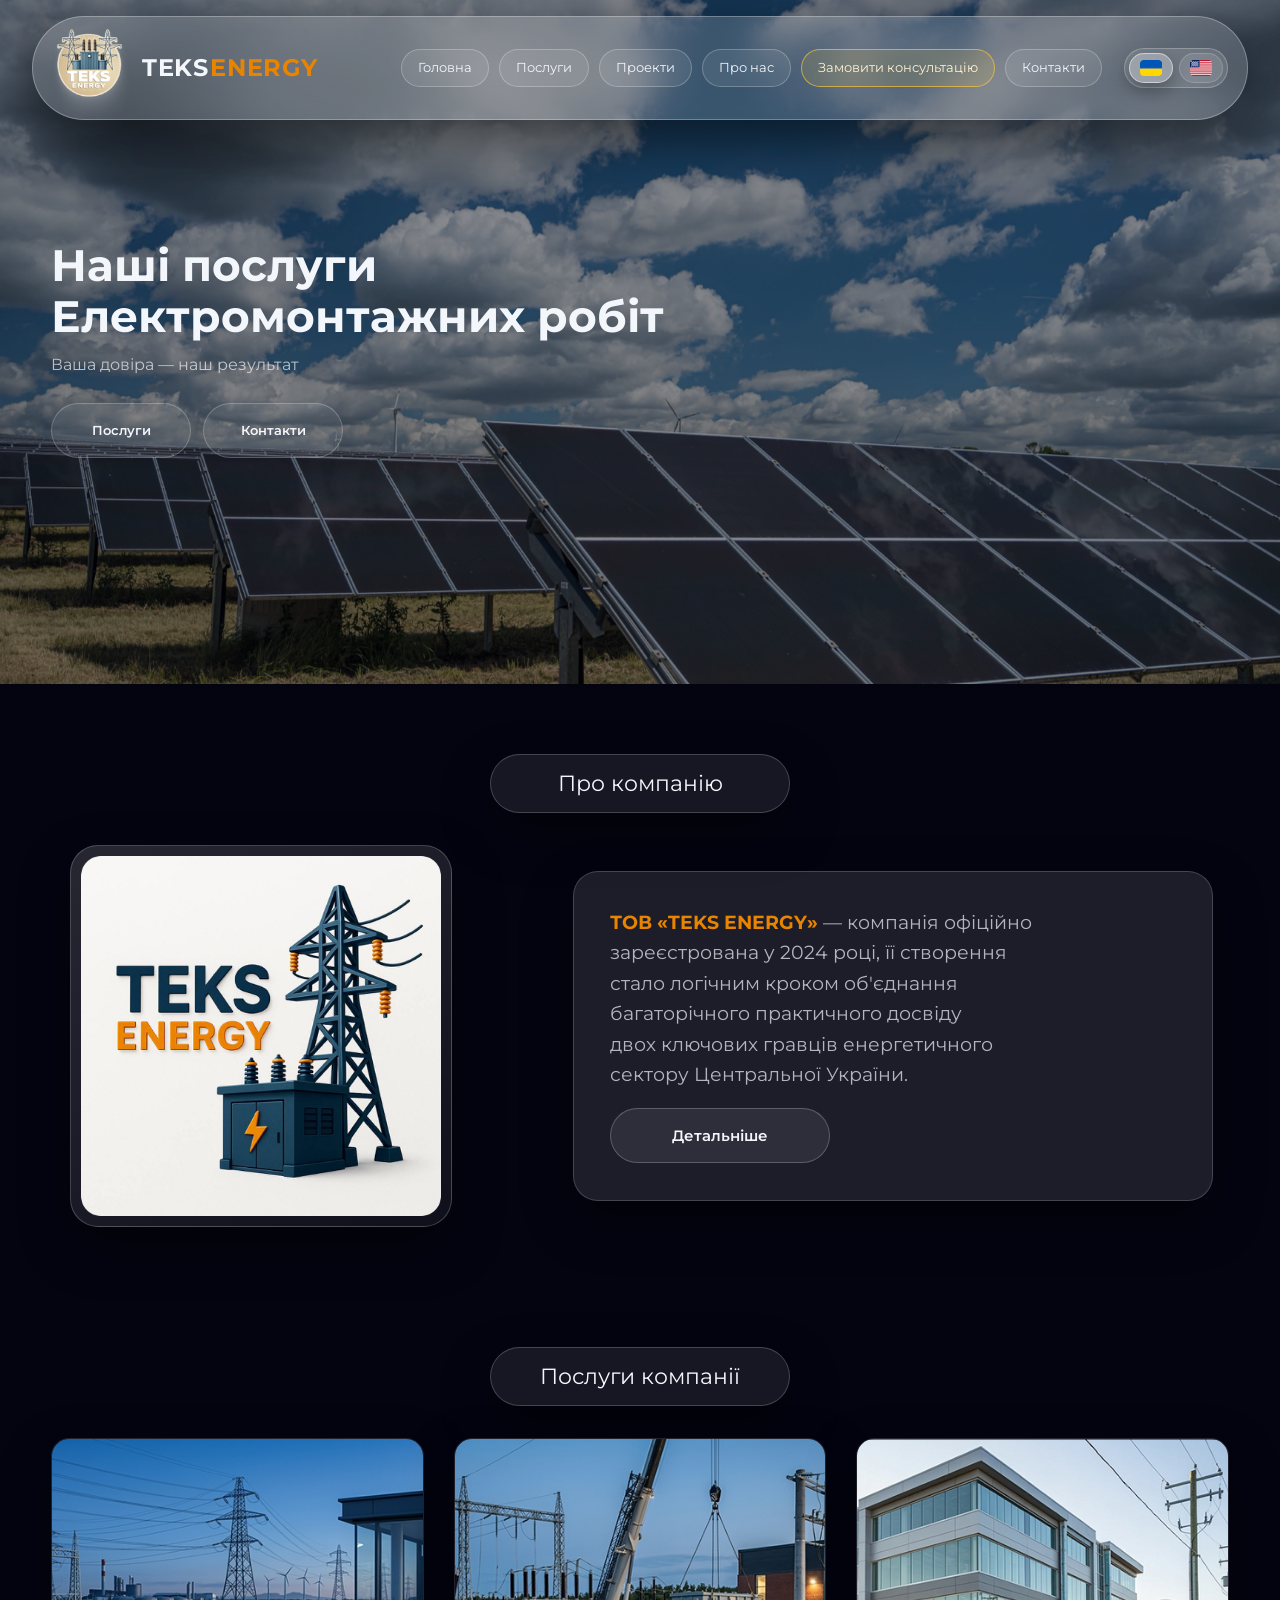
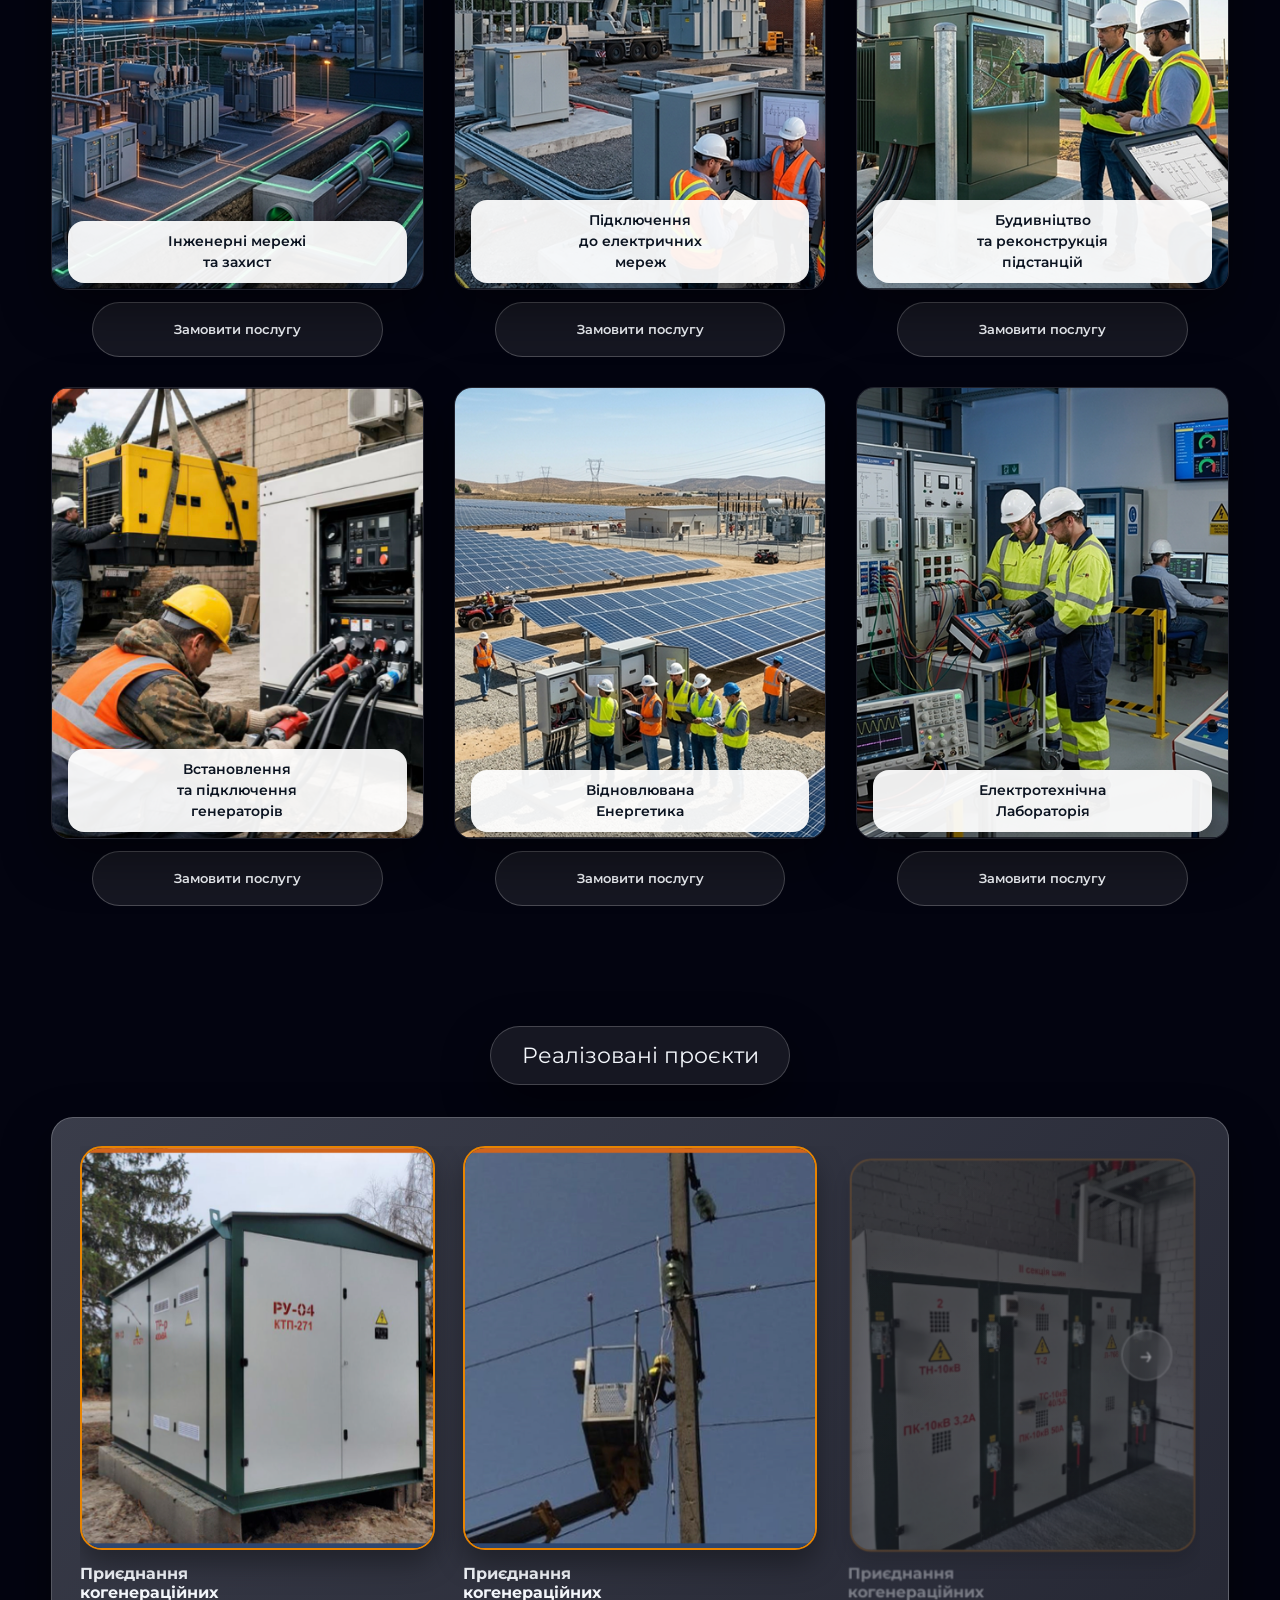
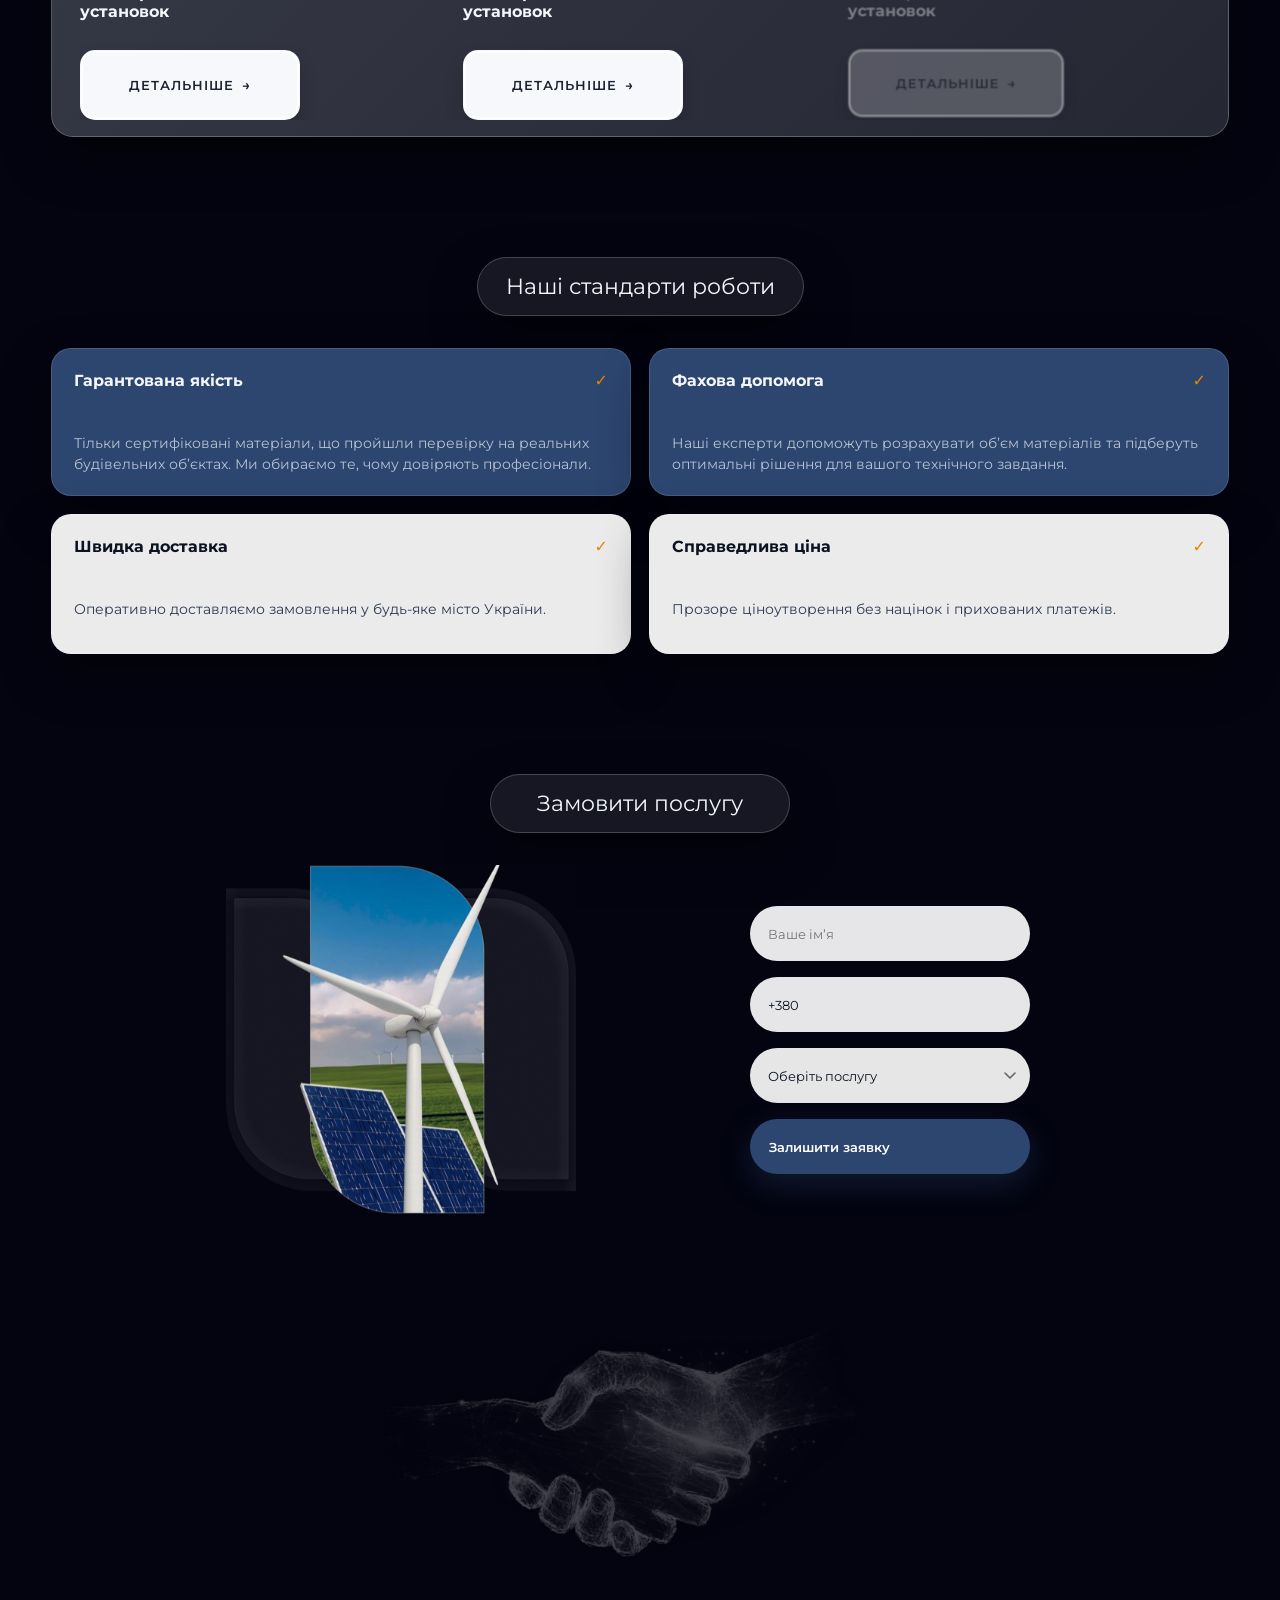
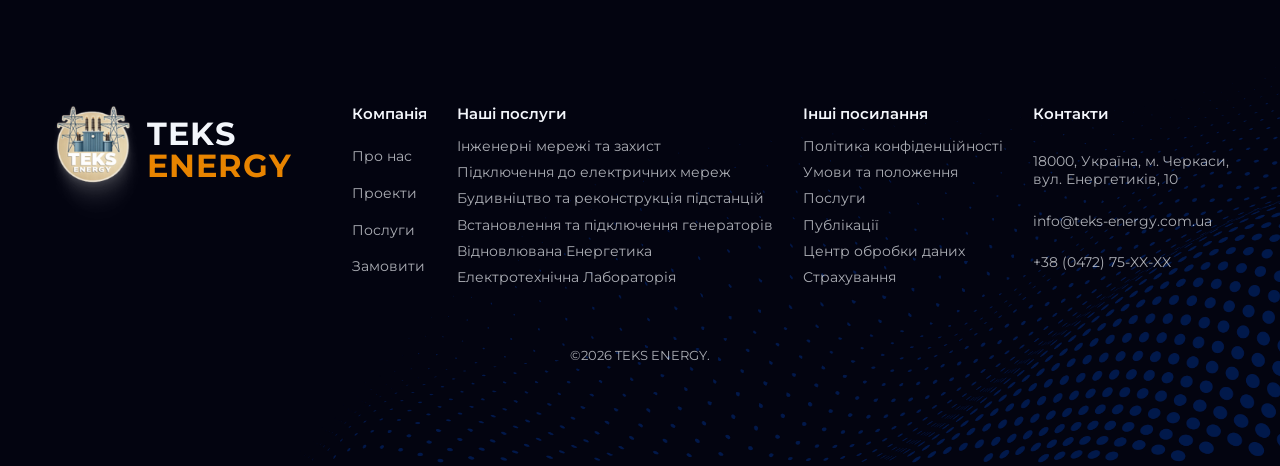
==== content_site/index.html @ 33fdf08a "fix: convert content_site from submodule to regular folder" ====
<!doctype html>
<html lang="uk">
<head>
  <meta charset="utf-8" />
  <meta name="viewport" content="width=device-width, initial-scale=1" />
  <title>TEKS ENERGY — Електромонтажні роботи</title>
  <link rel="preconnect" href="https://fonts.googleapis.com" />
  <link rel="preconnect" href="https://fonts.gstatic.com" crossorigin />
  <link href="https://fonts.googleapis.com/css2?family=Montserrat:wght@300;400;500;600;700;800&display=swap" rel="stylesheet" />
  <link rel="stylesheet" href="styil.css" />
  <script src="from.js" defer></script>
</head>
<body>
  <div class="page-glow"></div>

  <header class="site-header">
    <div class="container">
      <div class="header-shell">
        <div class="header-inner">
          <div class="logo">
            <div class="logo-badge">
              <img src="img/logo-clean.png" alt="TEKS ENERGY" />
            </div>
            <div class="logo-text">
              <span class="logo-main">TEKS</span>
              <span class="logo-accent">ENERGY</span>
            </div>
          </div>

          <nav class="nav">
            <a class="nav-pill" href="#" data-i18n="nav_home">Головна</a>
            <a class="nav-pill" href="#services" data-i18n="nav_services">Послуги</a>
            <a class="nav-pill" href="projects.html" data-i18n="nav_projects">Проекти</a>
            <a class="nav-pill" href="about.html" data-i18n="nav_about">Про нас</a>
            <a class="nav-pill nav-accent" href="#cta" data-i18n="nav_consult">Замовити консультацію</a>
            <a class="nav-pill" href="contacts.html" data-i18n="nav_contacts">Контакти</a>
          </nav>

          <div class="lang">
            <button class="lang-pill is-active" type="button" data-lang="ua" aria-label="Українська">
              <img src="img/flag-ua.png" alt="Українська" />
            </button>
            <button class="lang-pill" type="button" data-lang="en" aria-label="English">
              <img src="img/flag-us.png" alt="English" />
            </button>
          </div>
        </div>
      </div>
    </div>
  </header>

  <section class="hero">
    <div class="hero-bg"></div>
    <div class="container hero-inner">
      <div class="hero-content">
        <h1 data-i18n="hero_title">Наші послуги<br />Електромонтажних&nbsp;робіт</h1>
        <p data-i18n="hero_sub">Ваша довіра — наш результат</p>
        <div class="hero-actions">
          <a class="btn btn-outline" href="#services" data-i18n="hero_btn_services">Послуги</a>
          <a class="btn btn-outline" href="contacts.html" data-i18n="hero_btn_contacts">Контакти</a>
        </div>
      </div>
    </div>
  </section>

  <section id="about" class="section about">
    <div class="container">
      <div class="section-label" data-i18n="section_about">Про компанію</div>
      <div class="about-grid">
      <div class="about-logo">
        <img src="img/about-logo.png" alt="Про компанію" />
      </div>
        <div class="about-card">
          <p data-i18n="about_text">
            <strong class="brand-orange">ТОВ «TEKS ENERGY»</strong> — компанія офіційно<br />
            зареєстрована у 2024 році, її створення<br />
            стало логічним кроком об'єднання<br />
            багаторічного практичного досвіду<br />
            двох ключових гравців енергетичного<br />
            сектору Центральної України.
          </p>
          <a class="btn btn-outline" href="about.html" data-i18n="more_btn">Детальніше</a>
        </div>
      </div>
    </div>
  </section>

  <section id="services" class="section services">
    <div class="container">
      <div class="section-label" data-i18n="section_services">Послуги компанії</div>
      <div class="services-grid">
        <article class="service-card">
          <div class="service-media">
            <img src="img/service-1.png" alt="Інженерні мережі та захист" />
            <div class="service-label" data-i18n="service_1">Інженерні мережі<br />та захист</div>
          </div>
          <a class="btn btn-outline service-btn" href="service-engineering.html" data-i18n="order_service">Замовити послугу</a>
        </article>
        <article class="service-card">
          <div class="service-media">
            <img src="img/service-2.png" alt="Підключення до електричних мереж" />
            <div class="service-label" data-i18n="service_2">Підключення<br />до електричних<br />мереж</div>
          </div>
          <a class="btn btn-outline service-btn" href="service-connection.html" data-i18n="order_service">Замовити послугу</a>
        </article>
        <article class="service-card">
          <div class="service-media">
            <img src="img/service-3.png" alt="Будівництво та реконструкція підстанцій" />
            <div class="service-label" data-i18n="service_3">Будивніцтво<br />та реконструкція<br />підстанцій</div>
          </div>
          <a class="btn btn-outline service-btn" href="service-substations.html" data-i18n="order_service">Замовити послугу</a>
        </article>
        <article class="service-card">
          <div class="service-media">
            <img src="img/service-4.png" alt="Встановлення та підключення генераторів" />
            <div class="service-label" data-i18n="service_4">Встановлення<br />та підключення<br />генераторів</div>
          </div>
          <a class="btn btn-outline service-btn" href="service-generators.html" data-i18n="order_service">Замовити послугу</a>
        </article>
        <article class="service-card">
          <div class="service-media">
            <img src="img/service-5.png" alt="Відновлювана Енергетика" />
            <div class="service-label" data-i18n="service_5">Відновлювана<br />Енергетика</div>
          </div>
          <a class="btn btn-outline service-btn" href="service-renewable.html" data-i18n="order_service">Замовити послугу</a>
        </article>
        <article class="service-card">
          <div class="service-media">
            <img src="img/service-6.png" alt="Електротехнічна Лабораторія" />
            <div class="service-label" data-i18n="service_6">Електротехнічна<br />Лабораторія</div>
          </div>
          <a class="btn btn-outline service-btn" href="service-laboratory.html" data-i18n="order_service">Замовити послугу</a>
        </article>
      </div>
    </div>
  </section>

  <section id="projects" class="section projects">
    <div class="container">
      <div class="section-label" data-i18n="section_projects">Реалізовані проєкти</div>
      <div class="projects-panel">
        <div class="projects-viewport">
          <div class="projects-track">
            <article class="project-card">
              <div class="project-media">
                <img src="img/case-1.png" alt="Проєкт" />
                <button class="project-next-btn" type="button" aria-label="Наступний проєкт">
                  <span aria-hidden="true">→</span>
                </button>
              </div>
              <h3 data-i18n="project_title">Приєднання<br />когенераційних<br />установок</h3>
              <button class="btn btn-project" data-i18n="more_btn">Детальніше</button>
            </article>
            <article class="project-card">
              <div class="project-media">
                <img src="img/case-2.png" alt="Проєкт" />
                <button class="project-next-btn" type="button" aria-label="Наступний проєкт">
                  <span aria-hidden="true">→</span>
                </button>
              </div>
              <h3 data-i18n="project_title">Приєднання<br />когенераційних<br />установок</h3>
              <button class="btn btn-project" data-i18n="more_btn">Детальніше</button>
            </article>
            <article class="project-card">
              <div class="project-media">
                <img src="img/case-3.png" alt="Проєкт" />
                <button class="project-next-btn" type="button" aria-label="Наступний проєкт">
                  <span aria-hidden="true">→</span>
                </button>
              </div>
              <h3 data-i18n="project_title">Приєднання<br />когенераційних<br />установок</h3>
              <button class="btn btn-project" data-i18n="more_btn">Детальніше</button>
            </article>
          </div>
        </div>
      </div>
    </div>
  </section>

  <section class="section standards">
    <div class="container">
      <div class="section-label" data-i18n="section_standards">Наші стандарти роботи</div>
      <div class="standards-grid">
        <article class="standard-card">
          <div class="standard-head">
            <h3 data-i18n="standard_1_title">Гарантована якість</h3>
            <span class="check">✓</span>
          </div>
          <p data-i18n="standard_1_text" class="standard-text">Тільки сертифіковані матеріали, що пройшли перевірку на реальних будівельних об’єктах. Ми обираємо те, чому довіряють професіонали.</p>
        </article>
        <article class="standard-card">
          <div class="standard-head">
            <h3 data-i18n="standard_2_title">Фахова допомога</h3>
            <span class="check">✓</span>
          </div>
          <p data-i18n="standard_2_text" class="standard-text">Наші експерти допоможуть розрахувати об’єм матеріалів та підберуть оптимальні рішення для вашого технічного завдання.</p>
        </article>
        <article class="standard-card light">
          <div class="standard-head">
            <h3 data-i18n="standard_3_title">Швидка доставка</h3>
            <span class="check">✓</span>
          </div>
          <p data-i18n="standard_3_text" class="standard-text">Оперативно доставляємо замовлення у будь-яке місто України.</p>
        </article>
        <article class="standard-card light">
          <div class="standard-head">
            <h3 data-i18n="standard_4_title">Справедлива ціна</h3>
            <span class="check">✓</span>
          </div>
          <p data-i18n="standard_4_text" class="standard-text">Прозоре ціноутворення без націнок і прихованих платежів.</p>
        </article>
      </div>
    </div>
  </section>

  <section id="cta" class="section cta">
    <div class="container">
      <div class="section-label" data-i18n="section_cta">Замовити послугу</div>
      <div class="cta-grid">
        <div class="cta-visual">
          <div class="cta-image"></div>
          <div class="cta-orb"></div>
        </div>
        <form class="cta-form" id="main-application-form">
          <label>
            <input type="text" id="app-name" placeholder="Ваше імʼя" required />
          </label>
          <label>
            <input type="tel" id="app-phone" placeholder="+380 00 000 00 00" required />
          </label>
          <label>
            <select id="app-service" required>
              <option value="" selected disabled>Оберіть послугу</option>
              <option value="Інженерні мережі">Інженерні мережі та захист</option>
              <option value="Підключення">Підключення до електричних мереж</option>
              <option value="Будівництво ПС">Будівництво та реконструкція підстанцій</option>
              <option value="Генератори">Встановлення та підключення генераторів</option>
              <option value="Енергетика">Відновлювана енергетика</option>
              <option value="Лабораторія">Електротехнічна лабораторія</option>
            </select>
          </label>
          <button class="btn btn-primary" type="submit">Залишити заявку</button>
        </form>
      </div>
      <div class="cta-hands">
        <img src="img/hands.png" alt="Рукостискання" />
      </div>
    </div>
  </section>

  <footer id="contacts" class="site-footer">
    <div class="container footer-inner">
      <div class="footer-col footer-brand">
        <div class="logo">
          <div class="logo-badge">
            <img src="img/logo-clean.png" alt="TEKS ENERGY" />
          </div>
          <div class="logo-text">
            <span class="logo-main">TEKS</span>
            <span class="logo-accent">ENERGY</span>
          </div>
        </div>
      </div>
      <div class="footer-columns">
        <div class="footer-col">
          <h4 data-i18n="footer_company">Компанія</h4>
          <a href="about.html" data-i18n="nav_about">Про нас</a>
          <a href="projects.html" data-i18n="nav_projects">Проєкти</a>
          <a href="#services" data-i18n="nav_services">Послуги</a>
          <a href="#cta" data-i18n="footer_order">Замовити</a>
        </div>
        <div class="footer-col">
          <h4 data-i18n="footer_services">Наші послуги</h4>
          <a href="#" data-i18n="footer_service_1">Інженерні мережі та захист</a>
          <a href="#" data-i18n="footer_service_2">Підключення до електричних мереж</a>
          <a href="#" data-i18n="footer_service_3">Будивніцтво та реконструкція підстанцій</a>
          <a href="#" data-i18n="footer_service_4">Водопостач., водовідвед. та меліор.</a>
          <a href="#" data-i18n="footer_service_5">Відновлювана Енергетика</a>
          <a href="#" data-i18n="footer_service_6">Електротехнічна Лабораторія</a>
        </div>
        <div class="footer-col">
          <h4 data-i18n="footer_links">Інші посилання</h4>
          <a href="#" data-i18n="footer_link_1">Політика конфіденційності</a>
          <a href="#" data-i18n="footer_link_2">Умови та положення</a>
          <a href="#" data-i18n="footer_link_3">Послуги</a>
          <a href="#" data-i18n="footer_link_4">Публікації</a>
          <a href="#" data-i18n="footer_link_5">Центр обробки даних</a>
          <a href="#" data-i18n="footer_link_6">Страхування</a>
        </div>
        <div class="footer-col">
          <h4 data-i18n="nav_contacts">Контакти</h4>
          <span data-i18n="footer_address">18000, Україна, м. Черкаси,<br />вул. Енергетиків, 10</span>
          <a href="mailto:info@teks-energy.com.ua">info@teks-energy.com.ua</a>
          <a href="tel:+38047275XXXX">+38 (0472) 75-XX-XX</a>
        </div>
      </div>
    </div>
    <img class="footer-dots" src="img/footer-dots.png" alt="" />
    <div class="footer-copy" data-i18n="footer_copy">©2026 TEKS ENERGY.</div>
  </footer>
</body>
</html>
---- content_site/styil.css ----
:root {
  color-scheme: dark;
  --bg: #030410;
  --bg-soft: #030410;
  --bg-card: rgba(180, 186, 198, 0.14);
  --bg-card-strong: rgba(180, 186, 198, 0.2);
  --stroke: rgba(255, 255, 255, 0.18);
  --text: #f3f6fb;
  --muted: rgba(243, 246, 251, 0.7);
  --accent: #e88400;
  --accent-2: #67c3ff;
  --shadow: 0 20px 50px rgba(0, 0, 0, 0.45);
  --radius-xl: 28px;
  --radius-lg: 20px;
  --radius-md: 14px;
  --radius-sm: 10px;
}

* {
  box-sizing: border-box;
  margin: 0;
  padding: 0;
}

body {
  font-family: "Montserrat", system-ui, -apple-system, sans-serif;
  background: #030410;
  color: var(--text);
  line-height: 1.5;
  min-height: 100vh;
  overflow-x: hidden;
}

img {
  max-width: 100%;
  display: block;
}

a {
  color: inherit;
  text-decoration: none;
}

button,
input,
select {
  font-family: inherit;
}

.page-glow {
  display: none;
}

.container {
  width: min(1200px, 92vw);
  margin: 0 auto;
  position: relative;
  z-index: 1;
}

.site-header {
  position: sticky;
  top: 16px;
  left: 0;
  right: 0;
  z-index: 5;
  background: transparent;
}

.site-header .container {
  width: min(1280px, 95vw);
}

.header-shell {
  border-radius: 999px;
  padding: 3px;
  border: 1px solid rgba(255, 255, 255, 0.28);
  background: rgba(255, 255, 255, 0.16);
  box-shadow: 0 20px 50px rgba(0, 0, 0, 0.5);
  backdrop-filter: blur(18px);
  position: relative;
}

.header-inner {
  display: flex;
  align-items: center;
  gap: 14px;
  padding: 8px 16px;
  border-radius: 999px;
  background: transparent;
  border: none;
  position: relative;
  z-index: 1;
}

.logo {
  display: flex;
  align-items: center;
  gap: 10px;
}

.logo-badge {
  width: 56px;
  height: 56px;
  border-radius: 12px;
  background: transparent;
  border: none;
  display: grid;
  place-items: center;
}

.logo-badge img {
  width: 100%;
  height: 100%;
  object-fit: contain;
  display: block;
}

.logo-text {
  display: flex;
  flex-direction: column;
  letter-spacing: 1px;
  font-weight: 700;
  text-transform: uppercase;
}

.logo-main {
  color: var(--text);
  font-size: 18px;
}

.logo-accent {
  color: var(--accent);
  font-size: 13px;
}

.brand-orange {
  color: #e88400;
}

.nav {
  display: flex;
  flex: 1;
  flex-wrap: nowrap;
  gap: 10px;
  justify-content: flex-end;
  padding: 0 8px;
}

.nav-pill {
  padding: 8px 16px;
  border-radius: 999px;
  border: 1px solid rgba(255, 255, 255, 0.24);
  background: rgba(255, 255, 255, 0.08);
  font-size: 13px;
  transition: all 0.2s ease;
  white-space: nowrap;
  min-height: 30px;
  display: inline-flex;
  align-items: center;
  justify-content: center;
}

.nav-pill:hover {
  background: rgba(255, 255, 255, 0.16);
  transform: scale(1.05);
}

.nav-accent {
  border-color: rgba(255, 200, 55, 0.65);
  background: rgba(255, 200, 55, 0.12);
  color: #fff3d1;
}

.lang {
  display: flex;
  gap: 6px;
  padding: 4px;
  border-radius: 999px;
  border: 1px solid rgba(255, 255, 255, 0.24);
  background: rgba(255, 255, 255, 0.12);
  margin-left: auto;
}

.lang-pill {
  border-radius: 999px;
  border: 1px solid rgba(255, 255, 255, 0.18);
  background: rgba(255, 255, 255, 0.1);
  color: var(--text);
  padding: 6px 10px;
  font-size: 11px;
  cursor: pointer;
  min-width: 34px;
  display: grid;
  place-items: center;
  transition: all 0.2s ease;
}

.lang-pill.is-active {
  background: rgba(255, 255, 255, 0.28);
  border-color: rgba(255, 255, 255, 0.5);
  box-shadow: 0 8px 20px rgba(0, 0, 0, 0.35);
}

.lang-pill:hover {
  background: rgba(255, 255, 255, 0.22);
  border-color: rgba(255, 255, 255, 0.45);
  transform: translateY(-1px);
}

.lang-pill img {
  width: 22px;
  height: 16px;
  object-fit: cover;
  border-radius: 3px;
  display: block;
}

.hero {
  position: relative;
  min-height: 700px;
  display: grid;
  align-items: center;
  overflow: hidden;
  margin-top: -120px;
  padding-top: 120px;
  --hero-cover: 0%;
  --hero-scale: 1;
  --hero-shift: 0px;
}

.hero::before {
  content: "";
  position: absolute;
  left: 0;
  right: 0;
  bottom: 0;
  height: var(--hero-cover);
  background: #030410;
  z-index: 1;
  pointer-events: none;
}

.hero-bg {
  position: absolute;
  inset: 0;
  background-image: url("img/hero-base.png");
  background-size: cover;
  background-position: center;
  filter: none;
  z-index: 0;
  transform: scaleY(var(--hero-scale));
  transform-origin: center top;
  transition: transform 0.2s ease;
}

.hero-bg::before {
  content: "";
  position: absolute;
  inset: 0;
  background: url("img/hero-overlay.png") center/cover no-repeat;
  opacity: 0.3;
}

.hero-inner {
  position: relative;
  z-index: 2;
}

.hero-inner {
  padding: 140px 0 110px;
  position: relative;
  z-index: 2;
  transform: translateY(var(--hero-shift));
  transition: transform 0.2s ease;
}

.site-header .logo {
  padding: 0;
  border-radius: 0;
  border: none;
  background: transparent;
}

.site-header .logo-text {
  flex-direction: row;
  align-items: center;
  gap: 2px;
  letter-spacing: 0.6px;
}

.site-header .logo-badge {
  width: 80px;
  height: 80px;
  border-radius: 18px;
  font-size: 20px;
}

.site-header .logo-main {
  font-size: 24px;
}

.site-header .logo-accent {
  font-size: 24px;
}

.hero-content {
  max-width: 540px;
  transform: translateY(-60px);
}

.hero h1 {
  font-size: clamp(32px, 4vw, 44px);
  font-weight: 700;
  line-height: 1.15;
  margin-bottom: 12px;
}

.hero p {
  color: var(--muted);
  margin-bottom: 26px;
}

.hero-actions {
  display: flex;
  gap: 12px;
  flex-wrap: wrap;
}

.hero-actions .btn {
  min-width: 140px;
}

.section {
  padding: 70px 0 50px;
  position: relative;
}


.about .container {
  display: flex;
  flex-direction: column;
  align-items: center;
}

.section-label {
  display: flex;
  align-items: center;
  justify-content: center;
  padding: 12px 28px;
  border-radius: 999px;
  border: 1px solid rgba(255, 255, 255, 0.2);
  background: rgba(255, 255, 255, 0.08);
  box-shadow: var(--shadow);
  font-size: 22px;
  margin: 0 auto 32px;
  text-align: center;
  min-width: 300px;
  width: fit-content;
}

.about-grid {
  display: grid;
  grid-template-columns: 420px minmax(420px, 780px);
  gap: 32px;
  align-items: center;
  justify-content: center;
  justify-items: center;
  margin: 0 auto;
  width: max-content;
  text-align: left;
}

.about-logo {
  padding: 10px;
  border-radius: var(--radius-xl);
  background: linear-gradient(145deg, rgba(255, 255, 255, 0.14), rgba(255, 255, 255, 0.05));
  border: 1px solid rgba(255, 255, 255, 0.2);
  display: grid;
  place-items: center;
  min-height: 360px;
  box-shadow: var(--shadow);
  position: relative;
  overflow: visible;
}

.about-logo-inner {
  text-align: center;
  display: grid;
  gap: 10px;
  place-items: center;
}

.about-logo img {
  width: 100%;
  height: 100%;
  max-width: 360px;
  max-height: 360px;
  object-fit: contain;
  display: block;
  border-radius: 18px;
  position: relative;
  z-index: 1;
}

.about-card {
  background: var(--bg-card);
  border-radius: 25px;
  border: 1px solid rgba(255, 255, 255, 0.18);
  padding: 36px;
  box-shadow: var(--shadow);
  width: 640px;
  height: 330px;
  text-align: left;
}

.about-card p {
  color: var(--muted);
  margin-bottom: 18px;
  white-space: pre-line;
  font-size: 19px;
  line-height: 1.6;
}

.about-card .btn {
  justify-self: center;
  padding: 14px 26px;
  font-size: 15px;
}

.services-grid {
  display: grid;
  grid-template-columns: repeat(3, 1fr);
  gap: 30px;
}

.service-card {
  display: grid;
  gap: 12px;
  justify-items: center;
}


.service-media {
  position: relative;
  width: 100%;
  border-radius: 18px;
  overflow: hidden;
  box-shadow: var(--shadow);
  border: 1px solid rgba(255, 255, 255, 0.12);
}

.service-media img {
  height: 450px;
  width: 100%;
  object-fit: cover;
  display: block;
}

.service-label {
  position: absolute;
  left: 16px;
  right: 16px;
  bottom: 6px;
  background: rgba(255, 255, 255, 0.93);
  color: #0b1320;
  padding: 10px 14px;
  border-radius: 16px;
  font-size: 14px;
  font-weight: 600;
  min-height: 48px;
  display: grid;
  place-items: center;
  text-align: center;
  box-shadow: 0 8px 18px rgba(0, 0, 0, 0.25);
}

.service-btn {
  width: 78%;
  padding: 10px 16px;
  font-size: 13px;
}

.projects-panel {
  --projects-visible: 3;
  --projects-gap: 28px;
  background: linear-gradient(135deg, rgba(61, 64, 78, 0.95), rgba(39, 41, 54, 0.95));
  border-radius: 22px;
  border: 1px solid rgba(255, 255, 255, 0.22);
  padding: 28px 28px 16px;
  box-shadow: var(--shadow);
  height: 620px;
  position: relative;
  overflow: hidden;
}

.projects-viewport {
  overflow: hidden;
  height: 100%;
  position: relative;
}

.projects-track {
  display: flex;
  gap: var(--projects-gap);
  height: 100%;
  transform: translate3d(0, 0, 0);
  transition: transform 0.92s cubic-bezier(0.16, 1, 0.3, 1);
  will-change: transform;
}

.project-card {
  display: flex;
  flex-direction: column;
  gap: 14px;
  color: var(--text);
  height: 100%;
  flex: 0 0 calc((100% - (var(--projects-gap) * (var(--projects-visible) - 1))) / var(--projects-visible));
  transition:
    opacity 0.5s ease,
    transform 0.5s ease,
    filter 0.5s ease;
}

.project-media {
  position: relative;
  border-radius: 22px;
  overflow: hidden;
  border: 2px solid #e88400;
  box-shadow: 0 14px 28px rgba(0, 0, 0, 0.35);
  transform: translateY(0) scale(1);
  transition:
    transform 0.5s ease,
    box-shadow 0.5s ease,
    border-color 0.5s ease;
}

.project-media::before {
  content: "";
  position: absolute;
  inset: 0;
  background: rgba(0, 0, 0, 0.38);
  opacity: 0;
  transition: opacity 0.5s ease;
  z-index: 1;
}

.project-media img {
  height: 400px;
  width: 100%;
  object-fit: cover;
  display: block;
}

.project-card h3 {
  font-size: 16px;
  line-height: 1.2;
  text-align: left;
  transition:
    opacity 0.5s ease,
    transform 0.5s ease;
}

.btn-project {
  margin-top: auto;
  background: #f7f8fb;
  color: #1b2330;
  border-radius: 15px;
  border: 1px solid rgba(120, 128, 146, 0.35);
  box-shadow:
    inset 0 0 0 2px rgba(255, 255, 255, 0.7),
    0 10px 18px rgba(0, 0, 0, 0.18);
  margin-bottom: 0;
  padding: 0;
  font-size: 12px;
  font-weight: 700;
  letter-spacing: 1px;
  text-transform: uppercase;
  width: 220px;
  height: 70px;
  justify-content: center;
  gap: 8px;
  transition:
    background 0.5s ease,
    color 0.5s ease,
    opacity 0.5s ease,
    transform 0.5s ease;
}

.btn-project::after {
  content: "→";
  font-size: 14px;
}

.project-next-btn {
  position: absolute;
  right: 22px;
  top: 50%;
  transform: translateY(-50%);
  width: 52px;
  height: 52px;
  border-radius: 999px;
  border: 1px solid rgba(255, 255, 255, 0.45);
  background: rgba(255, 255, 255, 0.12);
  color: #ffffff;
  display: grid;
  place-items: center;
  font-size: 26px;
  cursor: pointer;
  opacity: 0;
  pointer-events: none;
  z-index: 2;
  backdrop-filter: blur(12px);
  box-shadow: 0 12px 20px rgba(0, 0, 0, 0.22);
  transition:
    opacity 0.3s ease,
    transform 0.3s ease,
    background 0.3s ease;
}

.project-next-btn:hover {
  background: rgba(255, 255, 255, 0.2);
  transform: translateY(-50%) scale(1.06);
}

.project-card.is-dimmed {
  opacity: 0.55;
  filter: saturate(0.86);
  transform: scale(0.985);
}

.project-card.is-dimmed .project-media::before {
  opacity: 1;
}

.project-card.is-dimmed .project-media {
  transform: translateY(6px) scale(0.988);
  border-color: rgba(232, 132, 0, 0.45);
  box-shadow: 0 10px 20px rgba(0, 0, 0, 0.26);
}

.project-card.is-dimmed h3 {
  opacity: 0.72;
  transform: translateY(2px);
}

.project-card.is-dimmed .btn-project {
  background: #7a7d88;
  color: #2b2f3a;
  transform: translateY(2px);
}

.project-card.is-trailing .project-next-btn {
  opacity: 1;
  pointer-events: auto;
}

.standards-grid {
  display: grid;
  grid-template-columns: repeat(2, 1fr);
  gap: 18px;
}

.standard-card {
  background: #2d4670;
  border-radius: var(--radius-lg);
  border: 1px solid rgba(255, 255, 255, 0.12);
  padding: 20px 22px;
  box-shadow: var(--shadow);
  min-height: 140px;
}

.standard-card.light {
  background: rgba(255, 255, 255, 0.92);
  color: #0b1320;
}

.standard-card.light p {
  color: #2c3a4f;
}

.standard-head {
  display: flex;
  justify-content: space-between;
  align-items: center;
  margin-bottom: 10px;
}

.standard-head h3 {
  font-size: 16px;
}

.check {
  color: var(--accent);
  font-weight: 700;
}

.standard-card p {
  color: var(--muted);
  font-size: 14px;
}

.standard-card .standard-text {
  margin-top: 40px;
}

.cta-grid {
  display: grid;
  grid-template-columns: auto auto;
  column-gap: 150px;
  row-gap: 24px;
  align-items: center;
  justify-content: center;
  position: relative;
}

.cta-visual {
  position: relative;
  min-height: 240px;
  background: transparent;
  display: flex;
  justify-content: center;
}

.cta-image {
  width: 350px;
  height: 350px;
  border-radius: 0;
  background-color: #030410;
  background-image: url("img/cta.png");
  background-size: cover;
  background-position: center;
  background-repeat: no-repeat;
  box-shadow: none;
  position: relative;
}

.cta-orb {
  display: none;
}

.cta-form {
  background: transparent;
  padding: 24px;
  display: grid;
  gap: 16px;
  box-shadow: none;
  transform: none;
  justify-self: center;
  position: relative;
}

.cta-form label {
  display: grid;
  gap: 6px;
  font-size: 12px;
  color: var(--muted);
}

.cta-form input,
.cta-form select {
  background: rgba(255, 255, 255, 0.9);
  color: #0b1320;
  border-radius: 999px;
  border: none;
  width: 280px;
  height: 55px;
  padding: 0 40px 0 18px;
  font-size: 13px;
}

.cta-form input {
  background-image: none;
}

.cta-form select {
  appearance: none;
  background-image: url("data:image/svg+xml;utf8,<svg xmlns='http://www.w3.org/2000/svg' width='12' height='8' viewBox='0 0 12 8'><path d='M1 1l5 5 5-5' stroke='%23666' stroke-width='1.6' fill='none' stroke-linecap='round' stroke-linejoin='round'/></svg>");
  background-repeat: no-repeat;
  background-position: right 14px center;
  background-size: 12px 8px;
}

.cta-form button {
  justify-self: start;
  width: 280px;
  background: #2d4670;
  color: #ffffff;
  justify-content: flex-start;
  padding-left: 18px;
}

.cta-hands {
  margin-top: 30px;
  display: flex;
  justify-content: center;
}

.cta-hands img {
  width: 550px;
  height: 350px;
  opacity: 0.9;
  filter: grayscale(100%);
}

.about-page .about-hero {
  padding: 140px 0 60px;
}

.about-page .about-pill {
  margin: 0 auto 24px;
  padding: 10px 24px;
  border-radius: 999px;
  border: 1px solid rgba(255, 255, 255, 0.22);
  background: rgba(255, 255, 255, 0.12);
  box-shadow: var(--shadow);
  font-size: 18px;
  text-align: center;
  width: fit-content;
}

.about-page .about-pill-strong {
  color: #e7c78f;
  font-weight: 700;
}

.about-page .about-lead {
  max-width: 900px;
  margin: 0 auto 42px;
  text-align: center;
  color: var(--muted);
  font-size: 16px;
}

.about-page .about-hero-grid {
  display: grid;
  grid-template-columns: 340px minmax(0, 430px);
  gap: 90px;
  align-items: center;
  justify-content: center;
  max-width: 810px;
  width: 100%;
  margin: 0 auto;
}

.about-page .about-hero-logo {
  display: grid;
  place-items: center;
}

.about-page .about-hero-logo img {
  width: 320px;
  height: 320px;
  object-fit: contain;
  filter: drop-shadow(0 14px 30px rgba(0, 0, 0, 0.45));
}

.about-page .about-hero-card {
  background: #6f86b5;
  color: #f2f6ff;
  border-radius: 24px 0 24px 24px;
  padding: 28px 30px;
  box-shadow: var(--shadow);
  width: 430px;
}

.about-page .about-hero-card h3 {
  font-size: 24px;
  margin-bottom: 12px;
}

.about-page .about-hero-card p {
  color: rgba(255, 255, 255, 0.85);
  font-size: 15px;
  line-height: 1.6;
}

.about-page .about-subtitle {
  text-align: center;
  margin: 40px 0 24px;
  font-size: 26px;
  font-weight: 700;
}

.about-page .about-cards {
  display: grid;
  grid-template-columns: repeat(3, 350px);
  gap: 80px;
  margin-top: 18px;
  justify-content: center;
}

.about-page .about-card {
  width: 350px;
  height: auto;
  border-radius: 10px 60px 0 0;
  padding: 24px;
  box-shadow: var(--shadow);
  display: flex;
  flex-direction: column;
}

.about-page .about-card h4 {
  font-size: 18px;
  line-height: 1.2;
  min-height: 44px;
  margin-bottom: 12px;
}

.about-page .about-card p {
  font-size: 14px;
  line-height: 1.5;
}

.about-page .about-card--dark {
  background: #2c3f63;
  color: #f2f6ff;
}

.about-page .about-card--light {
  background: #f5f7fb;
  color: #27324a;
}

.about-page .about-card--light p {
  color: #27324a;
}

.about-page .about-power {
  padding: 80px 0 60px;
  position: relative;
}

.about-page .about-power::before {
  content: "";
  position: absolute;
  left: -120px;
  top: 20px;
  width: 420px;
  height: 420px;
  background: radial-gradient(circle, rgba(39, 88, 180, 0.35), transparent 70%);
  pointer-events: none;
}

.about-page .power-grid {
  display: grid;
  grid-template-columns: 1.1fr 0.9fr;
  gap: 40px;
  align-items: start;
}

.about-page .power-left h2 {
  font-size: 32px;
  margin-bottom: 20px;
}

.about-page .power-left p {
  color: var(--muted);
  margin-bottom: 16px;
}

.about-page .power-left p strong {
  color: #ffffff;
}

.about-page .power-strong {
  font-weight: 600;
  color: #ffffff;
}

.about-page .power-right {
  display: flex;
  flex-direction: column;
  align-items: flex-start;
  gap: 26px;
  overflow: visible;
}

.about-page .power-image {
  width: 150%;
  max-width: none;
  align-self: flex-end;
  margin-top: -70px;
  margin-right: -120px;
  filter: drop-shadow(0 20px 30px rgba(0, 0, 0, 0.45));
}

.about-page .power-challenges h3 {
  font-size: 24px;
  margin-bottom: 14px;
}

.about-page .power-challenges p {
  color: var(--muted);
  margin-bottom: 14px;
}

.about-page .power-challenges p strong {
  color: #ffffff;
}

.about-page .power-tagline {
  font-weight: 600;
  color: #ffffff;
  margin-top: 10px;
}

.about-page .power-hands {
  position: absolute;
  left: 6%;
  bottom: 25px;
  width: 620px;
  opacity: 0.9;
  filter: grayscale(100%);
  pointer-events: none;
}

.about-page .about-founders {
  padding: 80px 0 60px;
}

.about-page .founder {
  display: grid;
  grid-template-columns: 420px 1fr;
  gap: 40px;
  align-items: center;
  margin-bottom: 60px;
}

.about-page .founder--left {
  grid-template-columns: 480px 1fr;
  gap: 18px;
}

.about-page .founder--right {
  grid-template-columns: 1fr 480px;
  gap: 18px;
}

.about-page .founder-photo {
  position: relative;
  border-radius: 34px;
  overflow: hidden;
  box-shadow: var(--shadow);
}

.about-page .founder-photo img {
  width: 100%;
  height: 100%;
  object-fit: cover;
  display: block;
}

.about-page .founder-photo--asset {
  width: 480px;
  height: 440px;
  border-radius: 42px 42px 40px 40px;
  clip-path: inset(0 round 42px 42px 40px 40px);
  overflow: hidden;
  box-shadow: none;
  isolation: isolate;
}

.about-page .founder-photo--asset::before {
  content: "";
  position: absolute;
  left: 0;
  bottom: 0;
  width: 68%;
  height: 68%;
  background: radial-gradient(circle at 22% 78%, rgba(0, 0, 0, 1) 0%, rgba(0, 0, 0, 1) 28%, rgba(0, 0, 0, 0.62) 48%, rgba(0, 0, 0, 0) 72%);
  border-radius: 0 0 40px 40px;
  clip-path: inset(0 round 42px 42px 40px 40px);
  z-index: 2;
  pointer-events: none;
}

.about-page .founder-photo--asset .founder-asset {
  position: absolute;
  display: block;
}

.about-page .founder-photo--asset .founder-asset--frame {
  inset: 0;
  width: 100%;
  height: 100%;
  object-fit: contain;
  border-radius: 42px 42px 40px 40px;
  clip-path: inset(0 round 42px 42px 40px 40px);
  z-index: 1;
}

.about-page .founder-photo--asset .founder-asset--frame-blue {
  background: linear-gradient(180deg, #86a4df 0%, #4f6fa8 100%);
  box-shadow: 0 24px 40px rgba(69, 92, 141, 0.28);
}

.about-page .founder-photo--asset .founder-asset--dots {
  right: 38px;
  bottom: 0;
  width: 86%;
  height: auto;
  opacity: 1;
  filter: brightness(0);
  clip-path: none;
  z-index: 3;
}

.about-page .founder-photo--asset .founder-asset--portrait {
  left: 50%;
  bottom: 0;
  width: 360px;
  height: 358px;
  transform: translateX(-50%);
  object-fit: cover;
  border-radius: 26px 26px 0 0;
  box-shadow: 0 18px 32px rgba(0, 0, 0, 0.28);
  z-index: 4;
}

.about-page .founder-photo--asset-right {
  justify-self: end;
}

.about-page .founder-photo--asset-right::before {
  left: auto;
  right: 0;
  background: radial-gradient(circle at 78% 78%, rgba(0, 0, 0, 1) 0%, rgba(0, 0, 0, 1) 28%, rgba(0, 0, 0, 0.62) 48%, rgba(0, 0, 0, 0) 72%);
}

.about-page .founder-photo--asset-right .founder-asset--dots-right {
  left: 38px;
  right: auto;
}

.about-page .founder-info h3 {
  font-size: 28px;
  margin-bottom: 12px;
}

.about-page .founder-info p {
  color: var(--muted);
  margin-bottom: 12px;
  line-height: 1.6;
}

.about-page .founder-info strong {
  color: #ffffff;
}

.about-page .founder-info--accent {
  position: relative;
  padding-left: 18px;
}

.about-page .founder-info--accent::before {
  content: "";
  position: absolute;
  left: 0;
  top: 0;
  bottom: 0;
  width: 2px;
  background: #e88400;
}

.about-page .founder-label {
  color: #8bb0ff;
  font-weight: 700;
  margin-top: 10px;
}

.about-page .about-cta-inline {
  display: flex;
  justify-content: center;
  margin: 10px 0 40px;
}

.contacts-page .contacts-section {
  position: relative;
  padding: 128px 0 24px;
}

.contacts-page .contacts-section::before {
  content: "";
  position: absolute;
  left: -120px;
  top: 340px;
  width: 360px;
  height: 500px;
  background: radial-gradient(circle, rgba(42, 93, 255, 0.36) 0%, rgba(42, 93, 255, 0.12) 42%, rgba(3, 4, 16, 0) 74%);
  pointer-events: none;
}

.contacts-page .contacts-heading {
  display: flex;
  align-items: center;
  gap: 28px;
  margin-bottom: 22px;
}

.contacts-page .contacts-heading h1 {
  font-size: clamp(28px, 3.1vw, 44px);
  line-height: 1;
  font-weight: 700;
  white-space: nowrap;
}

.contacts-page .contacts-heading__line {
  flex: 1;
  height: 1px;
  background: rgba(255, 255, 255, 0.3);
}

.contacts-page .contacts-grid {
  display: grid;
  grid-template-columns: 1fr 1.24fr;
  gap: 18px;
  align-items: start;
}

.contacts-page .contacts-card {
  border-radius: 18px;
  overflow: hidden;
  border: none;
  background: transparent;
  box-shadow: none;
}

.contacts-page .contacts-card img {
  width: 100%;
  height: 100%;
  object-fit: cover;
  display: block;
}

.contacts-page .contacts-card--store img {
  aspect-ratio: 0.93 / 1;
  object-position: center center;
}

.contacts-page .contacts-card--map img {
  aspect-ratio: 1.38 / 1;
}

.contacts-page .contacts-meta {
  width: min(100%, 760px);
  margin: 16px 0 0 auto;
  display: grid;
  grid-template-columns: 1fr 1fr;
  gap: 12px 26px;
  align-items: center;
}

.contacts-page .contacts-item,
.contacts-page .contacts-social {
  display: inline-flex;
  align-items: center;
  gap: 10px;
  color: rgba(243, 246, 251, 0.78);
  font-size: 14px;
  line-height: 1.35;
}

.contacts-page .contacts-meta > .contacts-item:not(.contacts-item--phone) {
  margin-left: 100px;
  position: relative;
  top: -70px;
}

.contacts-page .contacts-item--phone {
  color: #ffffff;
  font-size: 18px;
  font-weight: 600;
  justify-self: end;
  position: relative;
  top: -70px;
}

.contacts-page .contacts-icon {
  width: 24px;
  height: 24px;
  border-radius: 999px;
  border: 1px solid rgba(255, 255, 255, 0.28);
  background: rgba(255, 255, 255, 0.05);
  display: inline-flex;
  align-items: center;
  justify-content: center;
  color: #ffffff;
  font-size: 11px;
  flex: 0 0 24px;
}

.contacts-page .contacts-icon--social {
  width: 22px;
  height: 22px;
  font-size: 9px;
}

.contacts-page .contacts-socials {
  display: flex;
  flex-wrap: wrap;
  justify-content: flex-end;
  gap: 12px;
  position: relative;
  top: -70px;
}


.projects-page .projects-catalog {
  position: relative;
  padding: 46px 0 28px;
  --projects-pad: max(28px, calc((100vw - min(1680px, 96vw)) / 2));
  --projects-info-col: clamp(360px, 42vw, 860px);
  --project-row-height: 400px;
}

.projects-page .projects-catalog::before {
  content: "";
  position: absolute;
  left: -120px;
  top: 90px;
  width: 280px;
  height: 460px;
  background: radial-gradient(circle, rgba(42, 93, 255, 0.42) 0%, rgba(42, 93, 255, 0.1) 40%, rgba(3, 4, 16, 0) 72%);
  pointer-events: none;
}

.project-showcase-page .project-showcase {
  position: relative;
  padding: 128px 0 30px;
}

.project-showcase-page .project-showcase::before {
  content: "";
  position: absolute;
  left: -120px;
  top: 260px;
  width: 360px;
  height: 520px;
  background: radial-gradient(circle, rgba(42, 93, 255, 0.38) 0%, rgba(42, 93, 255, 0.12) 42%, rgba(3, 4, 16, 0) 74%);
  pointer-events: none;
}

.project-showcase__container {
  width: min(1520px, 95vw);
  max-width: none;
}

.project-showcase__page-title {
  text-align: center;
  font-size: clamp(30px, 2.7vw, 42px);
  font-weight: 700;
  margin-bottom: 34px;
}

.project-showcase__top {
  display: grid;
  grid-template-columns: 390px minmax(0, 1fr);
  gap: 32px;
  align-items: start;
  margin-top: 2%;
}

.project-showcase__title-card {
  align-self: start;
  padding: 28px 26px;
  border-radius: 10px;
  background: linear-gradient(180deg, #5f78ab 0%, #43597f 100%);
  color: #ffffff;
  font-size: 30px;
  line-height: 1.04;
  font-weight: 700;
  box-shadow: var(--shadow);
}

.project-showcase__meta {
  display: grid;
  gap: 18px;
  padding-top: 4px;
}

.project-showcase__meta-line {
  display: flex;
  align-items: center;
  gap: 14px;
}

.project-showcase__meta-tag,
.project-showcase__results-pill {
  display: inline-flex;
  align-items: center;
  justify-content: center;
  min-height: 40px;
  padding: 0 18px;
  border-radius: 12px;
  background: linear-gradient(180deg, rgba(108, 130, 192, 0.95) 0%, rgba(85, 107, 168, 0.95) 100%);
  border: 1px solid rgba(255, 255, 255, 0.18);
  color: #ffffff;
  font-size: 15px;
  font-weight: 700;
  box-shadow: 0 12px 24px rgba(0, 0, 0, 0.22);
}

.project-showcase__meta-arrow {
  position: relative;
  flex: 1;
  height: 1px;
  background: rgba(255, 255, 255, 0.38);
}

.project-showcase__meta-arrow::after {
  content: "";
  position: absolute;
  right: -2px;
  top: 50%;
  width: 7px;
  height: 7px;
  border-top: 1px solid rgba(255, 255, 255, 0.38);
  border-right: 1px solid rgba(255, 255, 255, 0.38);
  transform: translateY(-50%) rotate(45deg);
}

.project-showcase__meta-value {
  color: rgba(243, 246, 251, 0.76);
  font-size: 15px;
}

.project-showcase__meta-point {
  display: flex;
  align-items: center;
  gap: 10px;
  color: rgba(243, 246, 251, 0.82);
  font-size: 15px;
}

.project-showcase__meta-dot {
  width: 6px;
  height: 6px;
  border-radius: 999px;
  background: #e88400;
}

.project-showcase__description {
  max-width: 540px;
  color: rgba(243, 246, 251, 0.82);
  font-size: 16px;
  line-height: 1.5;
}

.project-showcase__results-head {
  display: flex;
  justify-content: center;
  margin: 26px 0 18px;
}

.project-showcase__gallery {
  display: grid;
  grid-template-columns: 1.05fr repeat(3, minmax(0, 1fr));
  gap: 16px;
  align-items: stretch;
}

.project-showcase__gallery-item {
  border-radius: 10px;
  overflow: hidden;
  border: 1px solid rgba(255, 255, 255, 0.14);
  box-shadow: 0 18px 32px rgba(0, 0, 0, 0.24);
  background: rgba(255, 255, 255, 0.04);
}

.project-showcase__gallery-item img {
  width: 100%;
  height: 100%;
  display: block;
  object-fit: cover;
}

.project-showcase__gallery-item--main {
  min-height: 420px;
}

.project-showcase__gallery-item:not(.project-showcase__gallery-item--main) {
  min-height: 260px;
}

.project-showcase__action {
  display: flex;
  justify-content: center;
  margin: 24px 0 10px;
}

.project-showcase__action .btn {
  min-width: 260px;
  height: 54px;
  border-radius: 14px;
  background: rgba(91, 101, 123, 0.38);
  border-color: rgba(255, 255, 255, 0.28);
  box-shadow: 0 14px 30px rgba(0, 0, 0, 0.24);
  font-size: 16px;
}

.project-detail-page .project-detail {
  position: relative;
  padding: 28px 0 34px;
}

.project-detail-page .project-detail::before {
  content: "";
  position: absolute;
  left: -180px;
  top: 320px;
  width: 420px;
  height: 640px;
  background: radial-gradient(circle, rgba(42, 93, 255, 0.48) 0%, rgba(42, 93, 255, 0.16) 40%, rgba(3, 4, 16, 0) 72%);
  pointer-events: none;
}

.project-detail__container {
  width: min(1520px, 95vw);
  max-width: none;
}

.project-detail__intro {
  max-width: 1080px;
  margin: 10px auto 46px;
  padding: 20px 34px;
  border-radius: 24px;
  border: 1px solid rgba(255, 255, 255, 0.12);
  background: rgba(35, 40, 60, 0.62);
  color: rgba(243, 246, 251, 0.8);
  text-align: center;
  font-size: 18px;
  line-height: 1.55;
}

.project-detail__hero {
  display: grid;
  grid-template-columns: 500px minmax(0, 1fr);
  gap: 56px;
  align-items: start;
}

.project-detail__visual {
  padding-top: 18px;
}

.project-detail__image-frame {
  border-radius: 24px;
  overflow: hidden;
  border: 2px solid rgba(109, 149, 232, 0.52);
  box-shadow: 0 26px 48px rgba(0, 0, 0, 0.32);
}

.project-detail__image-frame img {
  width: 100%;
  aspect-ratio: 1 / 1;
  object-fit: cover;
  display: block;
}

.project-detail__content {
  display: grid;
  gap: 34px;
  padding-top: 4px;
}

.project-detail__badges {
  display: flex;
  flex-wrap: nowrap;
  gap: 18px;
  align-items: center;
}

.project-detail__badge {
  min-height: 58px;
  padding: 0 28px;
  border-radius: 18px;
  display: inline-flex;
  align-items: center;
  justify-content: center;
  font-size: 20px;
  font-weight: 600;
  border: 1px solid rgba(255, 255, 255, 0.18);
}

.project-detail__badge--accent {
  background: linear-gradient(180deg, rgba(255, 154, 75, 0.85) 0%, rgba(244, 124, 46, 0.85) 100%);
  color: #ffffff;
  min-width: 264px;
  box-shadow: 0 14px 28px rgba(244, 124, 46, 0.18);
}

.project-detail__badge--soft {
  background: linear-gradient(180deg, #8ea6dc 0%, #7088c3 100%);
  color: #ffffff;
  min-width: 468px;
  box-shadow: 0 14px 28px rgba(112, 136, 195, 0.18);
}

.project-detail__description {
  max-width: none;
  width: 100%;
  min-height: 224px;
  margin-top: 75px;
  padding: 44px 48px;
  border-radius: 24px;
  border: 1px solid rgba(255, 255, 255, 0.08);
  background:
    radial-gradient(circle at left center, rgba(255, 255, 255, 0.03) 0%, rgba(255, 255, 255, 0) 42%),
    linear-gradient(90deg, rgba(13, 15, 28, 0.96) 0%, rgba(63, 92, 145, 0.9) 100%);
  color: #ffffff;
  font-size: 24px;
  line-height: 1.4;
  font-weight: 600;
}

.project-detail__features {
  display: grid;
  grid-template-columns: repeat(2, minmax(0, 1fr));
  gap: 20px;
  margin-top: -18px;
  margin-left: 24px;
}

.detail-feature {
  min-height: 100px;
  border-radius: 18px;
  padding: 22px 28px;
  display: grid;
  grid-template-columns: 84px minmax(0, 1fr);
  gap: 18px;
  align-items: center;
  border: 1px solid rgba(255, 255, 255, 0.1);
  box-shadow: 0 14px 28px rgba(0, 0, 0, 0.18);
}

.detail-feature--light {
  background: linear-gradient(90deg, rgba(249, 249, 249, 0.96) 0%, rgba(226, 228, 233, 0.96) 100%);
  color: rgba(32, 37, 49, 0.82);
}

.project-detail__features .detail-feature:first-child,
.project-detail__features .detail-feature:nth-child(4),
.project-detail__features .detail-feature:nth-child(5) {
  background: linear-gradient(90deg, rgba(249, 249, 249, 0.85) 0%, rgba(226, 228, 233, 0.85) 100%);
}

.detail-feature--dark {
  background:
    radial-gradient(circle at left center, rgba(255, 255, 255, 0.03) 0%, rgba(255, 255, 255, 0) 34%),
    linear-gradient(90deg, rgba(55, 79, 127, 0.96) 0%, rgba(15, 16, 27, 0.94) 100%);
}

.detail-feature--dark-blue {
  background: linear-gradient(90deg, rgba(15, 16, 27, 0.96) 0%, rgba(55, 79, 127, 0.96) 100%);
}

.detail-feature__num {
  font-size: 58px;
  font-weight: 700;
  line-height: 1;
  color: #1d50bf;
  text-align: center;
}

.detail-feature--dark .detail-feature__num,
.detail-feature--dark-blue .detail-feature__num {
  color: #ffffff;
}

.detail-feature p {
  font-size: 18px;
  line-height: 1.35;
  color: inherit;
}

.project-detail__cta-link {
  display: flex;
  justify-content: center;
  margin: 42px 0 18px;
}

.project-detail__cta-link .btn {
  min-width: 284px;
  height: 56px;
  border-radius: 14px;
  background: rgba(91, 101, 123, 0.38);
  border-color: rgba(255, 255, 255, 0.28);
  box-shadow: 0 14px 30px rgba(0, 0, 0, 0.24);
  font-size: 16px;
}

.project-detail--compact .project-detail__container {
  width: min(1520px, 95vw);
}

.project-detail--compact .project-detail__intro {
  max-width: 1080px;
  margin: 10px auto 46px;
  padding: 20px 34px;
  border-radius: 24px;
  font-size: 18px;
  line-height: 1.55;
}

.project-detail--compact .project-detail__hero {
  grid-template-columns: 500px minmax(0, 1fr);
  gap: 56px;
}

.project-detail--compact .project-detail__visual {
  padding-top: 18px;
}

.project-detail--compact .project-detail__image-frame {
  border-radius: 24px;
}

.project-detail--compact .project-detail__image-frame img {
  aspect-ratio: 1 / 1;
}

.project-detail--compact .project-detail__content {
  gap: 34px;
  padding-top: 4px;
}

.project-detail--compact .project-detail__badges {
  gap: 18px;
  flex-wrap: nowrap;
}

.project-detail--compact .project-detail__badge {
  min-height: 58px;
  padding: 0 28px;
  border-radius: 18px;
  font-size: 14px;
  font-size: 20px;
}

.project-detail--compact .project-detail__badge--accent {
  min-width: 264px;
}

.project-detail--compact .project-detail__badge--soft {
  min-width: 468px;
}

.project-detail--compact .project-detail__description {
  max-width: none;
  width: 100%;
  min-height: 224px;
  padding: 44px 48px;
  margin-top: 75px;
  border-radius: 24px;
  font-size: 24px;
  line-height: 1.4;
  font-weight: 600;
}

.project-detail--compact .project-detail__features {
  grid-template-columns: repeat(2, minmax(0, 1fr));
  gap: 20px;
  margin-top: -18px;
  margin-left: 24px;
}

.project-detail--compact .detail-feature {
  min-height: 100px;
  border-radius: 18px;
  padding: 22px 28px;
  grid-template-columns: 84px minmax(0, 1fr);
  gap: 18px;
  box-shadow: 0 14px 28px rgba(0, 0, 0, 0.18);
}

.project-detail--compact .detail-feature:nth-child(3) {
  grid-column: 1 / -1;
  max-width: 520px;
  width: 100%;
  justify-self: center;
}

.project-detail--compact .detail-feature__num {
  font-size: 58px;
}

.project-detail--compact .detail-feature p {
  font-size: 18px;
  line-height: 1.35;
}

.project-detail--compact .project-detail__cta-link {
  margin: 42px 0 18px;
}

.project-detail--compact .project-detail__cta-link .btn {
  min-width: 284px;
  height: 56px;
  border-radius: 14px;
  font-size: 16px;
}

.project-detail--substations .project-detail__container {
  width: min(1520px, 95vw);
}

.project-detail--generators .project-detail__container {
  width: min(1520px, 95vw);
}

.project-detail--substations .project-detail__hero {
  grid-template-columns: 500px minmax(0, 1fr);
  gap: 56px;
  align-items: start;
}

.project-detail--generators .project-detail__hero {
  grid-template-columns: 500px minmax(0, 1fr);
  gap: 56px;
  align-items: start;
}

.project-detail--substations .project-detail__visual {
  padding-top: 18px;
}

.project-detail--generators .project-detail__visual {
  padding-top: 18px;
}

.project-detail--substations .project-detail__image-frame {
  border-radius: 24px;
}

.project-detail--generators .project-detail__image-frame {
  border-radius: 24px;
}

.project-detail--substations .project-detail__image-frame img {
  aspect-ratio: 1 / 1;
}

.project-detail--generators .project-detail__image-frame img {
  aspect-ratio: 1 / 1;
}

.project-detail--substations .project-detail__content {
  gap: 34px;
  padding-top: 4px;
}

.project-detail--generators .project-detail__content {
  gap: 34px;
  padding-top: 4px;
}

.project-detail--substations .project-detail__badges {
  gap: 18px;
}

.project-detail--generators .project-detail__badges {
  gap: 18px;
}

.project-detail--substations .project-detail__badge {
  min-height: 58px;
  padding: 0 28px;
  border-radius: 18px;
  font-size: 20px;
}

.project-detail--generators .project-detail__badge {
  min-height: 58px;
  padding: 0 28px;
  border-radius: 18px;
  font-size: 20px;
}

.project-detail--substations .project-detail__badge--accent {
  min-width: 264px;
}

.project-detail--generators .project-detail__badge--accent {
  min-width: 264px;
}

.project-detail--substations .project-detail__badge--soft {
  min-width: 468px;
}

.project-detail--generators .project-detail__badge--soft {
  min-width: 468px;
}

.project-detail--substations .project-detail__description {
  max-width: none;
  width: 100%;
  min-height: 224px;
  margin-top: 75px;
  padding: 44px 48px;
  font-size: 24px;
  line-height: 1.4;
  font-weight: 600;
}

.project-detail--generators .project-detail__description {
  max-width: none;
  width: 100%;
  min-height: 224px;
  margin-top: 75px;
  padding: 44px 48px;
  font-size: 24px;
  line-height: 1.4;
  font-weight: 600;
}

.project-detail--substations .project-detail__features {
  grid-template-columns: repeat(2, minmax(0, 1fr));
  gap: 20px;
  max-width: none;
  margin: -18px 0 0 24px;
  padding-left: 0;
}

.project-detail--generators .project-detail__features {
  grid-template-columns: repeat(2, minmax(0, 1fr));
  gap: 20px;
  max-width: none;
  margin: -18px 0 0 24px;
  padding-left: 0;
}

.project-detail--substations .detail-feature {
  min-height: 100px;
  padding: 22px 28px;
  grid-template-columns: 84px minmax(0, 1fr);
  gap: 18px;
  border-radius: 18px;
}

.project-detail--generators .detail-feature {
  min-height: 100px;
  padding: 22px 28px;
  grid-template-columns: 84px minmax(0, 1fr);
  gap: 18px;
  border-radius: 18px;
}

.project-detail--substations .detail-feature:nth-child(1) {
  margin-left: 0;
}

.project-detail--generators .detail-feature:nth-child(1) {
  margin-left: 0;
}

.project-detail--substations .detail-feature:nth-child(3) {
  grid-column: 1 / -1;
  max-width: 520px;
  justify-self: center;
  margin-top: 0;
}

.project-detail--generators .detail-feature:nth-child(3) {
  grid-column: 1 / -1;
  max-width: 520px;
  justify-self: center;
  margin-top: 0;
}

.project-detail--substations .detail-feature__num {
  font-size: 58px;
}

.project-detail--generators .detail-feature__num {
  font-size: 58px;
}

.project-detail--substations .detail-feature p {
  font-size: 18px;
  line-height: 1.35;
}

.project-detail--generators .detail-feature p {
  font-size: 18px;
  line-height: 1.35;
}

.project-detail--substations .project-detail__cta-link {
  margin: 42px 0 18px;
}

.project-detail--generators .project-detail__cta-link {
  margin: 42px 0 18px;
}

.project-detail--substations .project-detail__cta-link .btn {
  min-width: 284px;
  height: 56px;
  border-radius: 14px;
  font-size: 16px;
  background: rgba(91, 101, 123, 0.38);
}

.project-detail--generators .project-detail__cta-link .btn {
  min-width: 284px;
  height: 56px;
  border-radius: 14px;
  font-size: 16px;
  background: rgba(91, 101, 123, 0.38);
}

.projects-page-title {
  text-align: center;
  font-size: 24px;
  font-weight: 700;
  margin-bottom: 20px;
}

.projects-catalog-list {
  position: relative;
  width: 100vw;
  margin-left: calc(50% - 50vw);
  padding-inline: var(--projects-pad);
  border-top: 1px solid rgba(230, 238, 255, 0.54);
  border-bottom: 1px solid rgba(230, 238, 255, 0.54);
}

.projects-catalog-list::before {
  content: "";
  position: absolute;
  top: 0;
  bottom: 0;
  left: calc(var(--projects-pad) + var(--projects-info-col));
  width: 1px;
  background: rgba(230, 238, 255, 0.58);
  pointer-events: none;
}

.projects-catalog-list::after {
  display: none;
}

.catalog-project {
  position: relative;
  display: grid;
  grid-template-columns: var(--projects-info-col) minmax(0, 1fr);
  align-items: center;
  min-height: var(--project-row-height);
  scroll-margin-top: 120px;
  background:
    radial-gradient(circle at 12% 50%, rgba(24, 73, 178, 0.18) 0%, rgba(24, 73, 178, 0.06) 22%, rgba(3, 4, 16, 0) 46%),
    linear-gradient(180deg, rgba(4, 7, 24, 0.72) 0%, rgba(3, 4, 16, 0.9) 100%);
}

.catalog-project::before,
.catalog-project::after {
  content: "";
  position: absolute;
  top: 0;
  bottom: 0;
  width: 1px;
  background: rgba(230, 238, 255, 0.58);
  pointer-events: none;
}

.catalog-project::before {
  left: var(--projects-pad);
}

.catalog-project::after {
  right: var(--projects-pad);
}

.catalog-project + .catalog-project {
  border-top: 1px solid rgba(230, 238, 255, 0.48);
}

.catalog-project__info {
  position: relative;
  z-index: 1;
  display: flex;
  flex-direction: column;
  justify-content: center;
  gap: 54px;
  padding: 66px 70px 58px 88px;
}

.catalog-project__title {
  max-width: 640px;
  font-size: clamp(42px, 3.8vw, 62px);
  line-height: 0.94;
  font-weight: 700;
  letter-spacing: -0.04em;
}

.catalog-project__accent {
  width: 244px;
  height: 18px;
  border-radius: 999px;
  background: linear-gradient(90deg, #95b7f7 0%, #8cadf0 100%);
  box-shadow: 0 0 24px rgba(142, 173, 245, 0.18);
}

.catalog-project__button {
  display: inline-flex;
  align-items: center;
  justify-content: center;
  width: min(100%, 620px);
  min-height: 74px;
  padding: 14px 26px;
  border: 2px solid rgba(255, 255, 255, 0.78);
  background: rgba(255, 255, 255, 0.01);
  color: rgba(243, 246, 251, 0.9);
  font-size: clamp(18px, 1.3vw, 24px);
  font-weight: 400;
  line-height: 1;
  text-align: center;
  text-decoration: none;
  border-radius: 0;
  cursor: pointer;
  transition: 0.2s ease;
}

.catalog-project__button:hover {
  background: rgba(255, 255, 255, 0.08);
  border-color: rgba(255, 255, 255, 0.92);
}

.catalog-project__media {
  position: relative;
  z-index: 1;
  display: flex;
  align-items: center;
  padding: 44px 34px 44px 72px;
}

.catalog-project__frame {
  width: 100%;
  border: 1px solid rgba(255, 255, 255, 0.18);
  border-top: 6px solid #93b6f8;
  background: #d8d8d8;
  overflow: hidden;
  box-shadow: 0 10px 24px rgba(0, 0, 0, 0.18);
}

.catalog-project__frame img {
  width: 100%;
  aspect-ratio: 1.74 / 1;
  object-fit: cover;
  display: block;
  background: #d8d8d8;
}

.projects-pagination {
  display: flex;
  justify-content: center;
  gap: 8px;
  margin: 16px 0 26px;
}

.projects-pagination__item {
  width: 40px;
  height: 40px;
  border: 1px solid rgba(255, 255, 255, 0.18);
  background: rgba(255, 255, 255, 0.05);
  display: inline-flex;
  align-items: center;
  justify-content: center;
  font-size: 20px;
  color: rgba(243, 246, 251, 0.74);
  transition: 0.2s ease;
}

.projects-pagination__item:hover,
.projects-pagination__item.is-active {
  background: rgba(103, 143, 255, 0.16);
  border-color: rgba(132, 167, 255, 0.42);
  color: #ffffff;
}

.site-footer {
  padding: 60px 0 80px;
  background: transparent;
  border-top: none !important;
  position: relative;
  overflow: visible;
}

.footer-inner {
  display: grid;
  grid-template-columns: minmax(180px, 220px) 1fr;
  gap: 40px;
  align-items: start;
  position: relative;
  z-index: 2;
}

.site-footer .logo-badge {
  width: 90px;
  height: 90px;
}

.site-footer .logo-main,
.site-footer .logo-accent {
  font-size: 32px !important;
  line-height: 1;
}

.site-footer .logo {
  flex-direction: row;
  align-items: center;
  gap: 6px;
}

.site-footer .logo-text {
  align-items: flex-start;
}

.footer-brand {
  display: grid;
  gap: 10px;
}

.footer-brand p {
  color: var(--muted);
  max-width: 220px;
}

.footer-columns {
  display: grid;
  grid-template-columns: repeat(4, max-content);
  column-gap: 30px;
  row-gap: 12px;
  justify-content: end;
}

.footer-col {
  display: grid;
  gap: 8px;
  font-size: 14px;
  color: var(--muted);
  line-height: 1.3;
}

.footer-col h4 {
  color: var(--text);
  margin-bottom: 6px;
  font-size: 15px !important;
  font-weight: 600;
  line-height: 1.2;
}

.footer-col a,
.footer-col span {
  font-size: 14px !important;
  line-height: 1.3;
}

.footer-col a:hover,
.footer-col a:focus-visible {
  color: #ffffff;
}

.footer-dots {
  position: absolute;
  right: -300px;
  bottom: -20px;
  width: 1700px;
  height: 850px;
  opacity: 0.9;
  pointer-events: none;
  z-index: 0;
}

.footer-copy {
  margin-top: 60px;
  text-align: center;
  font-size: 13px;
  color: rgba(243, 246, 251, 0.7);
  position: relative;
  z-index: 2;
}


.btn {
  display: inline-flex;
  align-items: center;
  justify-content: center;
  border-radius: 999px;
  padding: 0 18px;
  font-size: 13px;
  font-weight: 600;
  border: 1px solid transparent;
  cursor: pointer;
  transition: all 0.2s ease;
  min-width: 220px;
  height: 55px;
}

.btn-primary {
  background: #2d4670;
  color: #ffffff;
  box-shadow: 0 10px 30px rgba(45, 70, 112, 0.35);
}

.btn-primary:hover {
  transform: translateY(-1px);
}

.btn:hover,
.btn:focus-visible {
  transform: scale(1.05);
}

.btn-outline {
  background: rgba(255, 255, 255, 0.08);
  border-color: rgba(255, 255, 255, 0.22);
  color: var(--text);
}

.btn-ghost {
  background: rgba(255, 255, 255, 0.15);
  border: 1px solid rgba(255, 255, 255, 0.2);
  color: var(--text);
  padding: 8px 16px;
  font-size: 12px;
}

/* Override base pill style for project buttons */
.btn.btn-project {
  border-radius: 15px;
  padding: 0;
  width: 220px;
  height: 70px;
}

@media (max-width: 980px) {
  .header-shell,
  .header-inner {
    border-radius: 24px;
  }

  .header-inner {
    display: flex;
    flex-wrap: wrap;
  }

  .nav {
    order: 3;
    flex-wrap: wrap;
    justify-content: flex-start;
    width: auto;
    padding: 0 8px;
  }

  .lang {
    margin-left: auto;
  }

  .about-grid {
    grid-template-columns: 1fr;
  }

  .services-grid {
    grid-template-columns: repeat(2, 1fr);
  }

  .projects-panel {
    --projects-visible: 1;
    height: auto;
  }

  .projects-viewport {
    height: auto;
  }

  .cta-grid {
    grid-template-columns: 1fr;
  }

  .about-page .about-hero-grid {
    grid-template-columns: 1fr;
    text-align: center;
  }

  .about-page .about-hero-card {
    margin: 0 auto;
  }

  .about-page .about-cards {
    grid-template-columns: 1fr;
  }

  .project-detail__hero {
    grid-template-columns: 1fr;
  }

  .project-detail__visual {
    max-width: 460px;
    margin: 0 auto;
  }

  .project-detail__content {
    justify-items: center;
  }

  .project-detail__badges {
    flex-wrap: wrap;
    justify-content: center;
  }

  .project-detail__description {
    max-width: 100%;
  }

  .project-detail__features {
    grid-template-columns: 1fr;
    margin-left: 0;
  }

  .project-detail--compact .project-detail__badges {
    flex-wrap: wrap;
    justify-content: center;
  }

  .project-detail--compact .project-detail__features {
    grid-template-columns: 1fr;
    margin-left: 0;
  }

  .project-detail--compact .detail-feature:nth-child(3) {
    grid-column: auto;
    max-width: none;
  }

  .project-detail--substations .detail-feature:nth-child(1) {
    margin-left: 0;
  }

  .project-detail--generators .detail-feature:nth-child(1) {
    margin-left: 0;
  }

  .project-detail--substations .project-detail__features {
    max-width: none;
    padding-left: 0;
  }

  .project-detail--generators .project-detail__features {
    max-width: none;
    padding-left: 0;
  }

  .about-page .power-grid {
    grid-template-columns: 1fr;
  }

  .about-page .power-image {
    width: 100%;
    max-width: 620px;
    align-self: center;
    margin-top: 0;
    margin-right: 0;
  }

  .about-page .power-hands {
    position: static;
    display: block;
    margin: 20px auto 0;
  }

  .about-page .founder {
    grid-template-columns: 1fr;
  }

  .about-page .founder--right {
    grid-template-columns: 1fr;
  }

  .about-page .founder-photo {
    max-width: 420px;
    margin: 0 auto;
  }

  .projects-catalog-list::before,
  .projects-catalog-list::after {
    display: none;
  }

  .catalog-project {
    grid-template-columns: 1fr;
  }

  .projects-catalog-list {
    width: 100%;
    margin-left: 0;
    padding-inline: 0;
  }

  .catalog-project__info {
    align-items: center;
    text-align: center;
    padding: 28px 20px 16px;
  }

  .catalog-project__title {
    max-width: none;
  }

  .catalog-project__media {
    padding: 0 0 20px;
  }

  .footer-columns {
    grid-template-columns: repeat(2, minmax(160px, 1fr));
  }
}

@media (max-width: 820px) {
  .container {
    width: min(680px, calc(100vw - 24px));
  }

  .site-header {
    top: 8px;
  }

  .site-header .container {
    width: min(100%, calc(100vw - 16px));
  }

  .header-shell {
    border-radius: 28px;
  }

  .header-inner {
    flex-direction: column;
    align-items: stretch;
    gap: 12px;
    padding: 12px;
    border-radius: 28px;
  }

  .site-header .logo {
    justify-content: center;
  }

  .site-header .logo-badge {
    width: 64px;
    height: 64px;
  }

  .site-header .logo-main,
  .site-header .logo-accent {
    font-size: 20px;
  }

  .nav {
    order: 0;
    width: 100%;
    overflow-x: auto;
    flex-wrap: nowrap;
    justify-content: flex-start;
    gap: 8px;
    padding: 0 0 4px;
    scrollbar-width: none;
  }

  .nav::-webkit-scrollbar {
    display: none;
  }

  .nav-pill {
    flex: 0 0 auto;
    min-height: 36px;
    padding: 8px 14px;
    font-size: 12px;
  }

  .lang {
    order: 0;
    margin: 0 auto;
  }

  .hero {
    min-height: 620px;
    margin-top: -160px;
    padding-top: 160px;
  }

  .hero-inner {
    padding: 200px 0 70px;
    transform: none;
  }

  .hero-content {
    max-width: none;
    transform: none;
    text-align: center;
  }

  .hero h1 {
    font-size: clamp(30px, 8vw, 42px);
  }

  .hero p {
    font-size: 15px;
    margin-bottom: 20px;
  }

  .hero-actions {
    justify-content: center;
  }

  .hero-actions .btn {
    min-width: 150px;
  }

  .section {
    padding: 56px 0 38px;
  }

  .section-label {
    min-width: 0;
    max-width: 100%;
    width: auto;
    padding: 10px 18px;
    font-size: 18px;
    margin-bottom: 24px;
  }

  .about-grid {
    width: 100%;
    gap: 22px;
  }

  .about-logo {
    width: min(100%, 360px);
    min-height: auto;
  }

  .about-logo img {
    max-width: 100%;
    max-height: 320px;
  }

  .about-card {
    width: 100%;
    max-width: 560px;
    height: auto;
    padding: 24px 20px;
  }

  .about-card p {
    font-size: 16px;
  }

  .services-grid {
    gap: 22px;
  }

  .service-card {
    width: 100%;
    max-width: 420px;
    margin: 0 auto;
  }

  .service-media img {
    height: clamp(290px, 62vw, 420px);
  }

  .service-label {
    left: 12px;
    right: 12px;
    bottom: 10px;
    padding: 10px 12px;
    font-size: 13px;
  }

  .service-btn {
    width: min(100%, 260px);
  }

  .projects-panel {
    padding: 18px 16px 14px;
    border-radius: 20px;
  }

  .project-card {
    gap: 12px;
  }

  .project-media img {
    height: clamp(260px, 60vw, 360px);
  }

  .project-card h3 {
    text-align: center;
    font-size: 18px;
  }

  .btn-project {
    width: min(100%, 220px);
    height: 60px;
  }

  .project-next-btn {
    right: 10px;
    width: 44px;
    height: 44px;
    font-size: 22px;
  }

  .standards-grid {
    gap: 14px;
  }

  .standard-card {
    min-height: auto;
    padding: 18px;
  }

  .standard-card .standard-text {
    margin-top: 18px;
  }

  .cta-grid {
    grid-template-columns: 1fr;
    row-gap: 10px;
    justify-items: center;
  }

  .cta-visual {
    min-height: auto;
  }

  .cta-image {
    width: min(100%, 320px);
    height: min(320px, calc(100vw - 72px));
    background-size: contain;
  }

  .cta-form {
    width: min(100%, 320px);
    padding: 8px 0 0;
  }

  .cta-form input,
  .cta-form select,
  .cta-form button {
    width: 100%;
  }

  .cta-form button {
    justify-self: stretch;
    justify-content: center;
    padding-left: 0;
  }

  .cta-hands img {
    width: min(100%, 360px);
    height: auto;
  }

  .footer-inner {
    grid-template-columns: 1fr;
    gap: 24px;
  }

  .footer-brand {
    justify-items: center;
  }

  .site-footer .logo {
    justify-content: center;
  }

  .footer-columns {
    width: 100%;
    justify-content: stretch;
    column-gap: 18px;
    row-gap: 20px;
  }

  .footer-copy {
    margin-top: 34px;
  }

  .footer-dots {
    width: 900px;
    height: 450px;
    right: -360px;
    bottom: -40px;
    opacity: 0.75;
  }

  .about-page .about-hero {
    padding: 152px 0 48px;
  }

  .about-page .about-lead {
    font-size: 15px;
    line-height: 1.6;
  }

  .about-page .about-hero-grid {
    gap: 24px;
    max-width: 100%;
  }

  .about-page .about-hero-logo img {
    width: min(100%, 280px);
    height: auto;
  }

  .about-page .about-hero-card {
    width: 100%;
    max-width: 460px;
  }

  .about-page .about-cards {
    gap: 18px;
  }

  .about-page .about-card {
    width: 100%;
    max-width: 420px;
    height: auto;
  }

  .about-page .about-power {
    padding: 60px 0 44px;
  }

  .about-page .power-left h2 {
    font-size: 28px;
  }

  .about-page .power-right {
    align-items: center;
  }

  .about-page .power-challenges {
    width: 100%;
  }

  .about-page .power-image {
    max-width: 420px;
  }

  .about-page .power-hands {
    width: min(100%, 340px);
  }

  .about-page .about-founders {
    padding: 56px 0 42px;
  }

  .about-page .founder {
    gap: 24px;
    margin-bottom: 48px;
  }

  .about-page .founder-photo--asset {
    width: min(100%, 360px);
    height: 330px;
    border-radius: 34px;
    clip-path: inset(0 round 34px);
  }

  .about-page .founder-photo--asset::before {
    clip-path: inset(0 round 34px);
    border-radius: 0 0 34px 34px;
  }

  .about-page .founder-photo--asset .founder-asset--frame {
    border-radius: 34px;
    clip-path: inset(0 round 34px);
  }

  .about-page .founder-photo--asset .founder-asset--dots {
    width: 82%;
    right: 18px;
  }

  .about-page .founder-photo--asset .founder-asset--portrait {
    width: 255px;
    height: 255px;
    border-radius: 22px 22px 0 0;
  }

  .about-page .founder-photo--asset-right .founder-asset--dots-right {
    left: 18px;
  }

  .about-page .founder-info {
    width: 100%;
  }

  .about-page .founder-info h3 {
    font-size: 24px;
  }

  .about-page .founder-info p {
    font-size: 15px;
  }

  .project-showcase-page .project-showcase {
    padding: 148px 0 24px;
  }

  .project-showcase__top {
    grid-template-columns: 1fr;
    gap: 22px;
  }

  .project-showcase__title-card {
    max-width: 480px;
    font-size: 24px;
  }

  .project-showcase__meta-line {
    flex-wrap: wrap;
  }

  .project-showcase__meta-arrow {
    min-width: 120px;
  }

  .project-showcase__description {
    max-width: 100%;
  }

  .project-showcase__gallery {
    grid-template-columns: 1fr 1fr;
  }

  .project-showcase__gallery-item--main {
    grid-column: 1 / -1;
    min-height: 320px;
  }

  .project-showcase__gallery-item:not(.project-showcase__gallery-item--main) {
    min-height: 220px;
  }

  .contacts-page .contacts-section {
    padding: 150px 0 22px;
  }

  .contacts-page .contacts-heading {
    flex-direction: column;
    align-items: flex-start;
    gap: 12px;
    margin-bottom: 20px;
  }

  .contacts-page .contacts-heading h1 {
    white-space: normal;
  }

  .contacts-page .contacts-heading__line {
    width: 100%;
  }

  .contacts-page .contacts-grid {
    grid-template-columns: 1fr;
    gap: 16px;
  }

  .contacts-page .contacts-card {
    max-width: 760px;
  }

  .contacts-page .contacts-meta {
    width: 100%;
    margin: 16px 0 0;
    grid-template-columns: 1fr;
    gap: 12px;
  }

  .contacts-page .contacts-meta > .contacts-item:not(.contacts-item--phone) {
    margin-left: 0;
    top: 0;
  }

  .contacts-page .contacts-item--phone {
    justify-self: start;
    top: 0;
  }

  .contacts-page .contacts-socials {
    justify-content: flex-start;
    top: 0;
  }

  .projects-page .projects-catalog {
    padding: 118px 0 24px;
  }

  .projects-page-title {
    font-size: 28px;
    margin-bottom: 18px;
  }

  .catalog-project__info {
    gap: 28px;
  }

  .catalog-project__accent {
    width: 180px;
    height: 14px;
  }

  .catalog-project__button {
    width: min(100%, 320px);
    min-height: 60px;
    font-size: 18px;
  }

  .catalog-project__media {
    padding: 0 14px 18px;
  }

  .projects-pagination {
    flex-wrap: wrap;
    gap: 10px;
  }

  .project-detail-page .project-detail {
    padding: 118px 0 28px;
  }

  .project-detail__intro {
    margin-bottom: 28px;
    padding: 16px 18px;
    font-size: 15px;
  }
}

@media (max-width: 640px) {
  .projects-page-title {
    font-size: 20px;
  }

  .project-detail__intro {
    padding: 12px 16px;
    font-size: 12px;
  }

  .project-detail__badges {
    gap: 10px;
  }

  .project-detail__badge {
    width: 100%;
    min-width: 0;
    font-size: 16px;
  }

  .project-detail--compact .project-detail__badge {
    font-size: 14px;
  }

  .project-detail__description {
    padding: 24px 22px;
    min-height: auto;
    font-size: 17px;
  }

  .project-detail--compact .project-detail__description {
    font-size: 14px;
    padding: 22px 20px;
  }

  .project-detail--substations .project-detail__badge {
    width: 100%;
    min-width: 0;
  }

  .project-detail--generators .project-detail__badge {
    width: 100%;
    min-width: 0;
  }

  .project-detail--substations .project-detail__description {
    max-width: 100%;
  }

  .project-detail--generators .project-detail__description {
    max-width: 100%;
  }

  .detail-feature {
    min-height: 88px;
    grid-template-columns: 64px minmax(0, 1fr);
    padding: 18px 20px;
  }

  .detail-feature__num {
    font-size: 44px;
  }

  .detail-feature p {
    font-size: 15px;
  }

  .project-detail--compact .detail-feature {
    min-height: 74px;
    grid-template-columns: 52px minmax(0, 1fr);
    padding: 14px 16px;
  }

  .project-detail--compact .detail-feature__num {
    font-size: 24px;
  }

  .project-detail--compact .detail-feature p {
    font-size: 11px;
  }

  .projects-page .projects-catalog {
    padding-top: 34px;
  }

  .catalog-project {
    min-height: auto;
  }

  .catalog-project__title {
    font-size: 22px;
  }

  .catalog-project__frame img {
    aspect-ratio: 1.65 / 1;
  }

  .nav {
    justify-content: flex-start;
  }

  .services-grid {
    grid-template-columns: 1fr;
  }

  .standards-grid {
    grid-template-columns: 1fr;
  }

  .footer-columns {
    grid-template-columns: 1fr;
  }

  .about-page .about-pill {
    font-size: 14px;
    padding: 10px 18px;
  }

  .about-page .about-hero-card {
    padding: 22px;
  }

  .about-page .about-subtitle {
    font-size: 22px;
  }

  .header-inner {
    gap: 10px;
    padding: 10px;
  }

  .site-header .logo-badge {
    width: 56px;
    height: 56px;
  }

  .site-header .logo-main,
  .site-header .logo-accent {
    font-size: 18px;
  }

  .nav-pill {
    padding: 8px 12px;
    font-size: 11px;
  }

  .hero {
    min-height: 560px;
    margin-top: -170px;
    padding-top: 170px;
  }

  .hero-inner {
    padding: 188px 0 56px;
  }

  .hero h1 {
    font-size: 28px;
  }

  .hero-actions .btn {
    width: 100%;
    max-width: 220px;
  }

  .section-label {
    font-size: 16px;
    padding: 10px 16px;
  }

  .about-card p {
    font-size: 15px;
  }

  .service-media img {
    height: 320px;
  }

  .project-media img {
    height: 260px;
  }

  .btn-project {
    width: min(100%, 200px);
    height: 54px;
    font-size: 11px;
  }

  .cta-image {
    width: 280px;
    height: 280px;
  }

  .cta-form {
    max-width: 320px;
  }

  .site-footer {
    padding: 44px 0 56px;
  }

  .footer-dots {
    display: none;
  }

  .about-page .about-hero {
    padding-top: 144px;
  }

  .about-page .about-hero-card,
  .about-page .about-card {
    max-width: 100%;
  }

  .about-page .power-left h2 {
    font-size: 24px;
  }

  .about-page .founder-photo--asset {
    width: min(100%, 320px);
    height: 300px;
  }

  .about-page .founder-photo--asset .founder-asset--portrait {
    width: 230px;
    height: 230px;
  }

  .contacts-page .contacts-section {
    padding-top: 138px;
  }

  .contacts-page .contacts-heading h1 {
    font-size: 24px;
  }

  .contacts-page .contacts-item,
  .contacts-page .contacts-social {
    font-size: 13px;
  }

  .contacts-page .contacts-item--phone {
    font-size: 16px;
  }

  .project-showcase-page .project-showcase {
    padding-top: 138px;
  }

  .project-showcase__page-title {
    font-size: 24px;
    margin-bottom: 22px;
  }

  .project-showcase__title-card {
    font-size: 22px;
    padding: 22px 18px;
  }

  .project-showcase__meta-tag,
  .project-showcase__results-pill {
    min-height: 36px;
    font-size: 13px;
  }

  .project-showcase__meta-value,
  .project-showcase__meta-point,
  .project-showcase__description {
    font-size: 14px;
  }

  .project-showcase__gallery {
    grid-template-columns: 1fr;
  }

  .project-showcase__gallery-item--main,
  .project-showcase__gallery-item:not(.project-showcase__gallery-item--main) {
    grid-column: auto;
    min-height: auto;
  }

  .project-showcase__action .btn {
    min-width: min(100%, 240px);
    height: 50px;
    font-size: 14px;
  }

  .projects-page .projects-catalog,
  .project-detail-page .project-detail {
    padding-top: 110px;
  }

  .catalog-project__button {
    min-height: 56px;
    font-size: 16px;
  }
}
.project-showcase__gallery {
    display: grid;
    grid-template-columns: repeat(auto-fit, minmax(300px, 1fr));
    gap: 20px;
}

.project-showcase__gallery-item--main {
    grid-column: 1 / -1; /* Основне фото завжди на всю ширину */
}

.project-showcase__gallery-item img {
    width: 100%;
    height: 100%;
    object-fit: cover;
    border-radius: 12px;
}
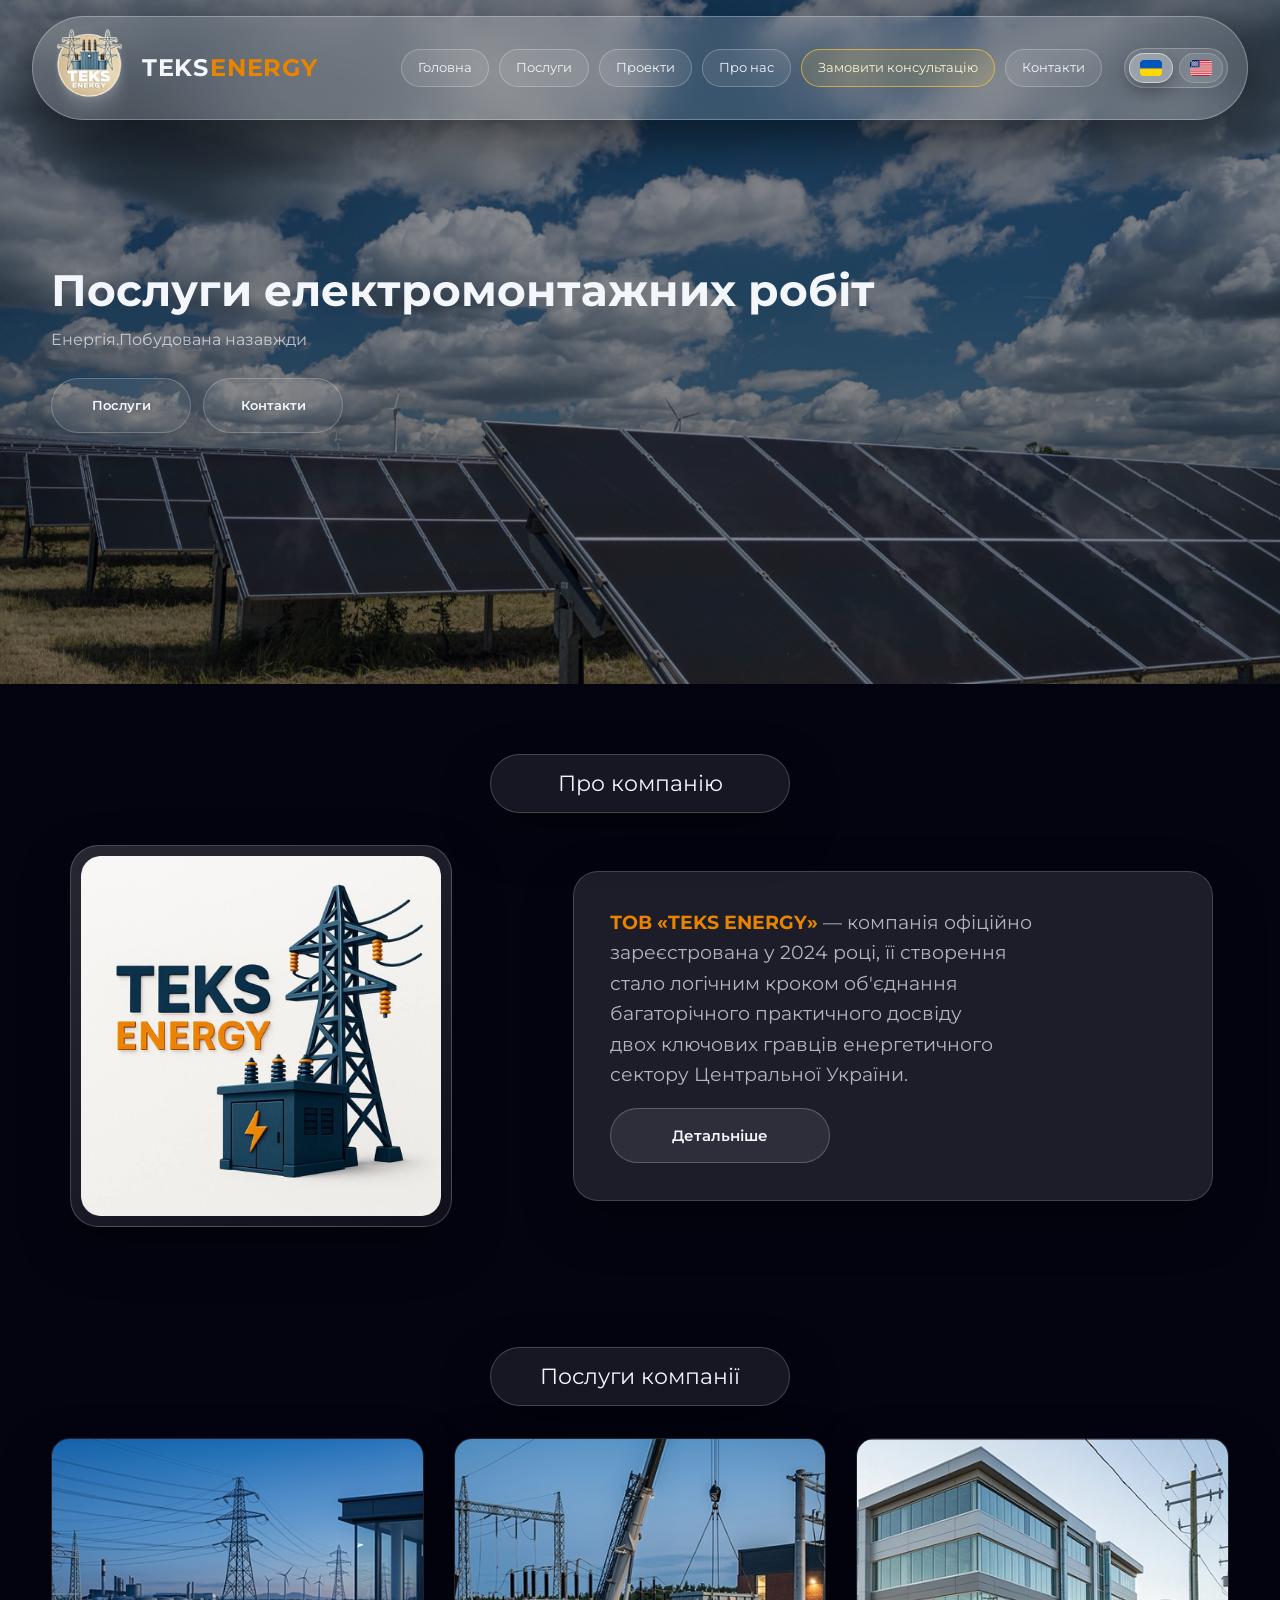
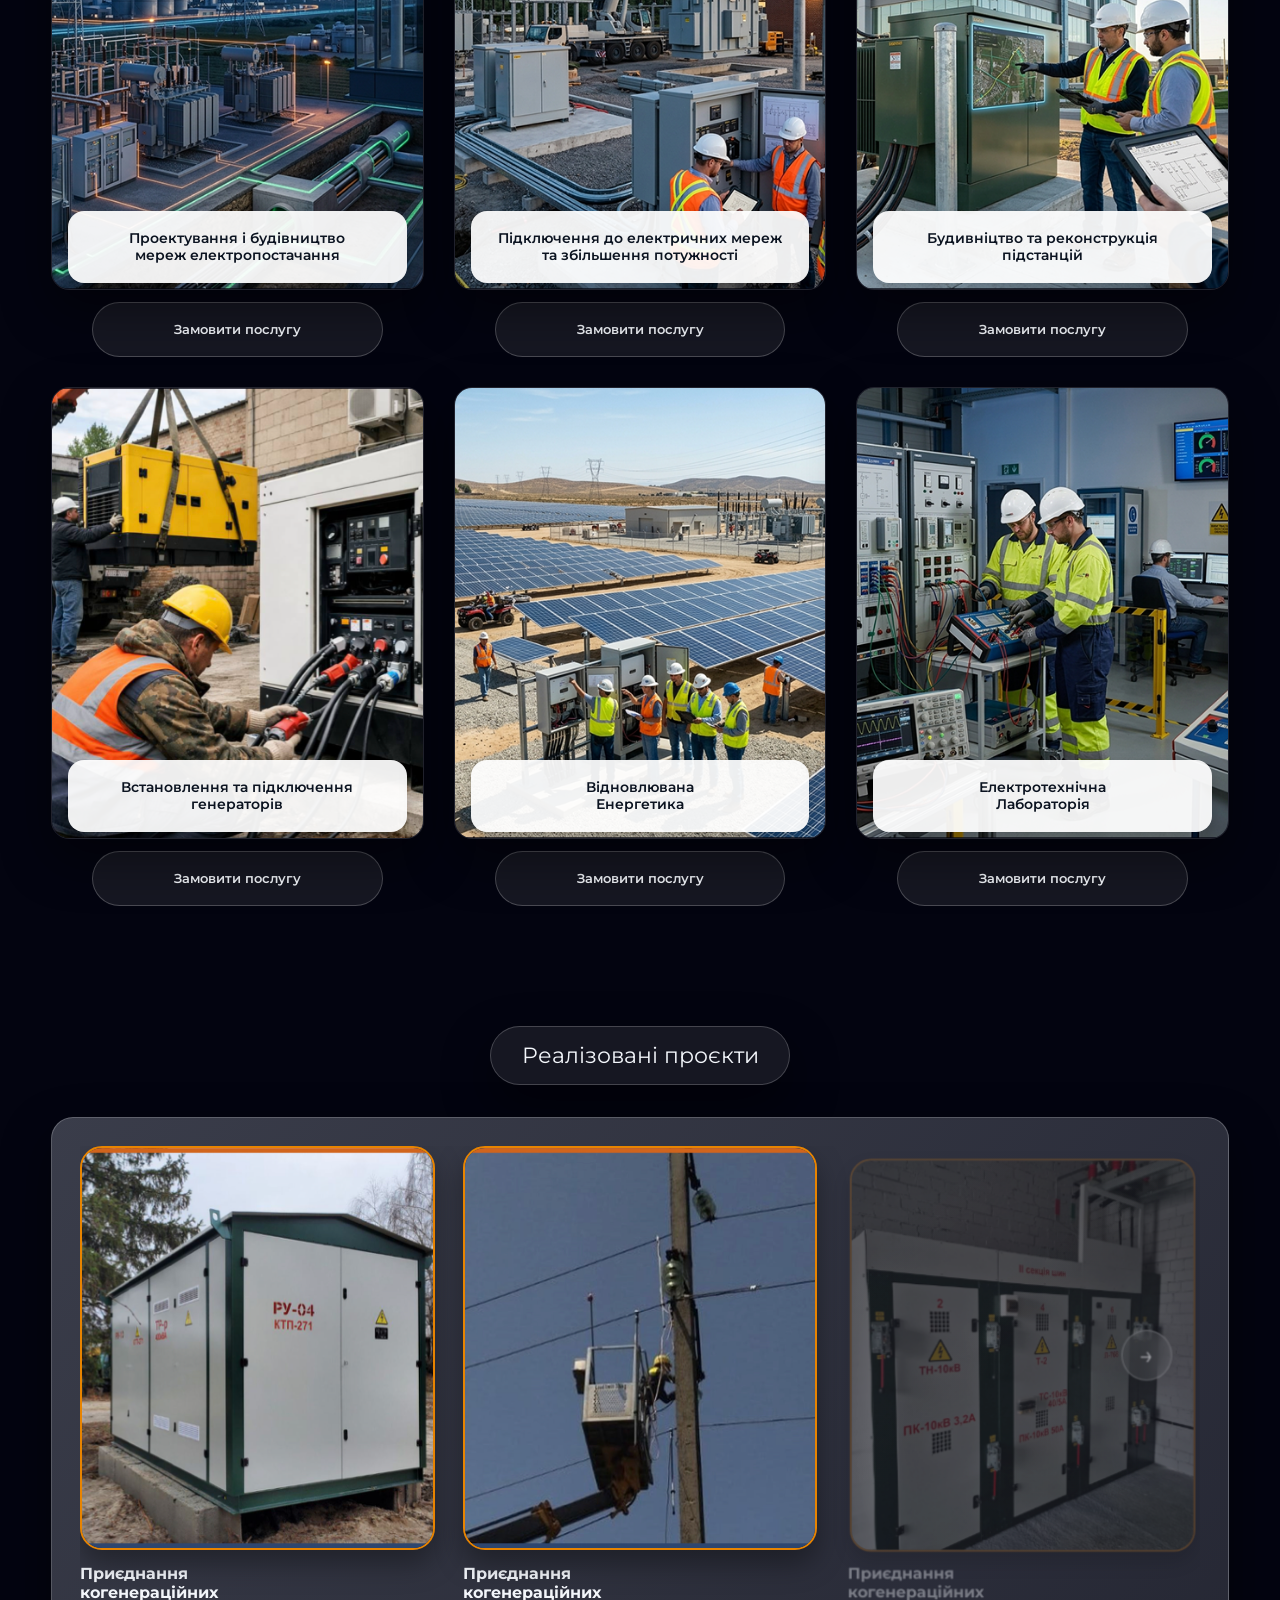
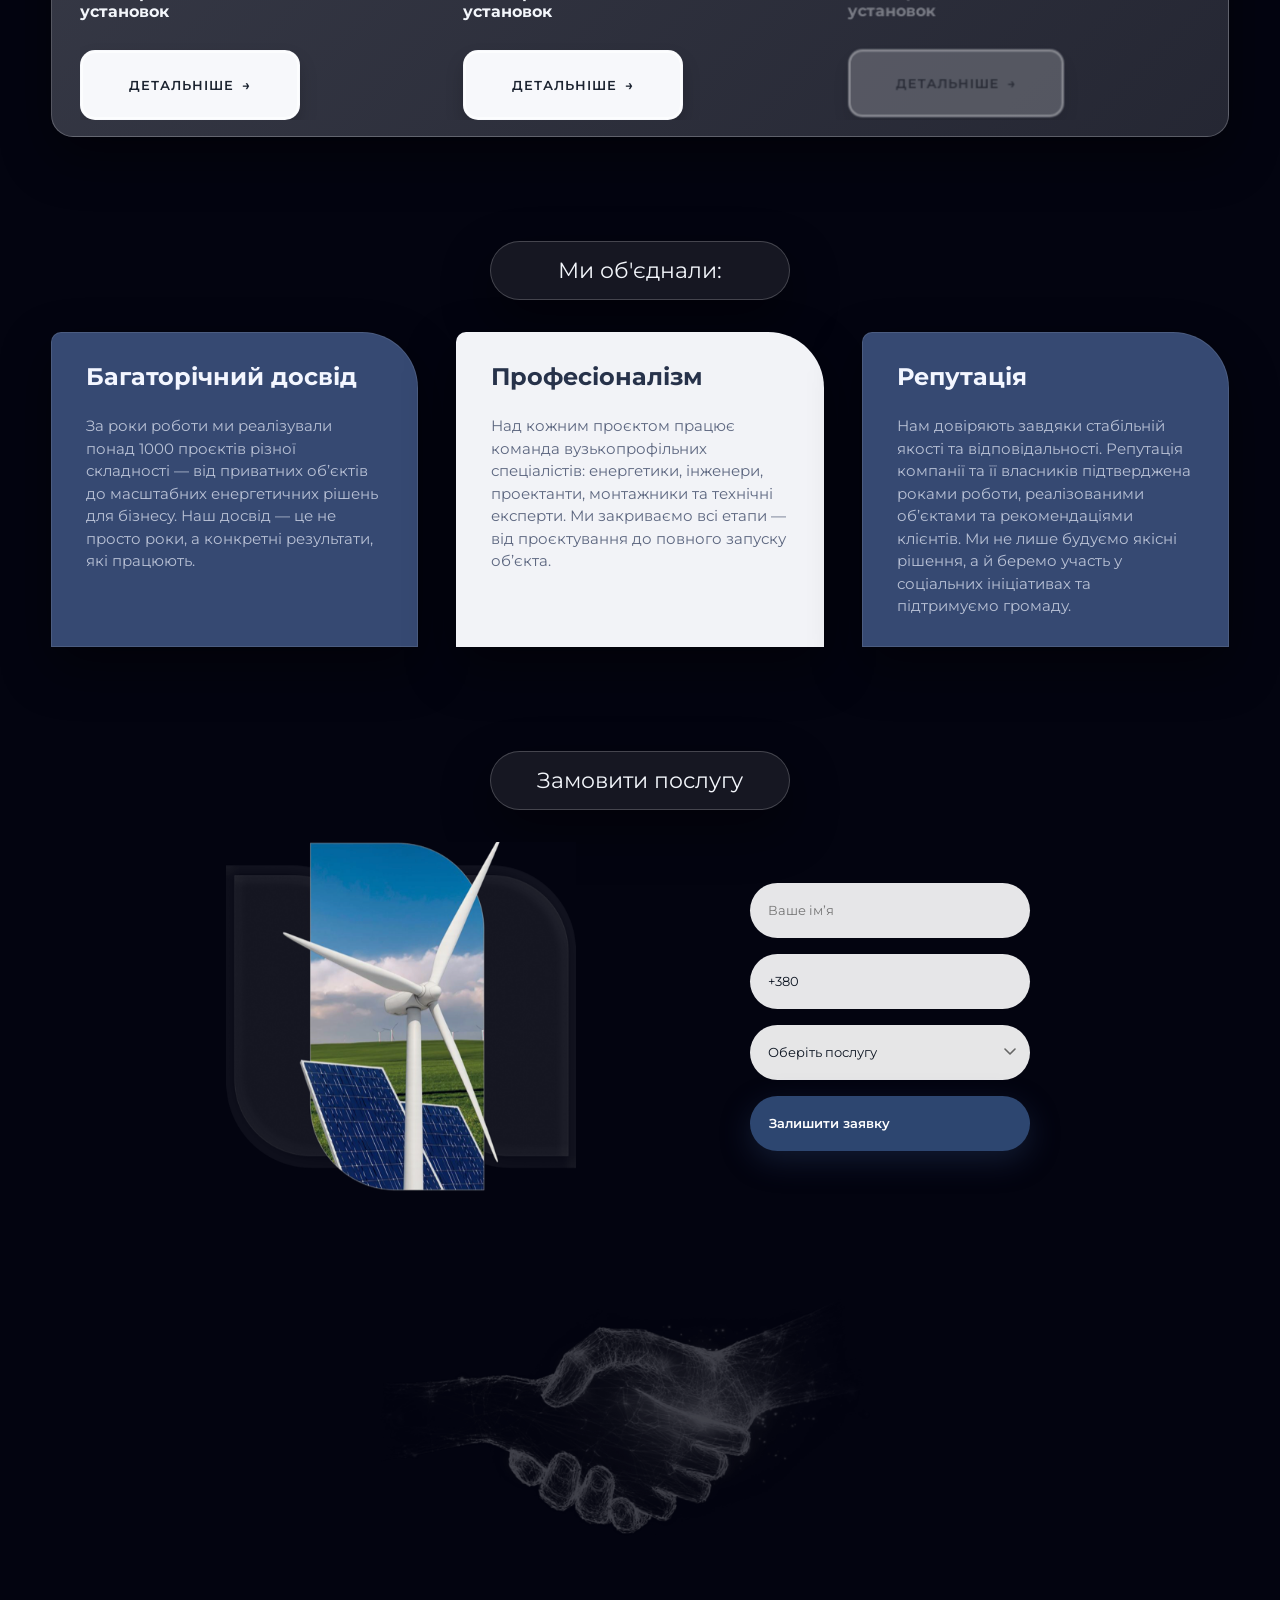
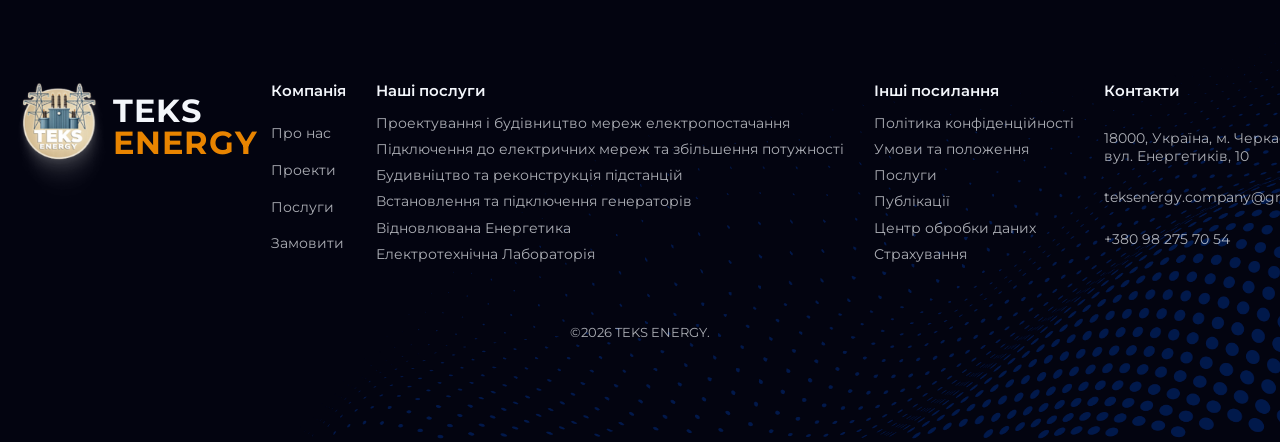
==== commit 178310a3: "fix: deletion bug and image paths" ====
--- a/content_site/index.html
+++ b/content_site/index.html
@@ -3,7 +3,7 @@
 <head>
   <meta charset="utf-8" />
   <meta name="viewport" content="width=device-width, initial-scale=1" />
-  <title>TEKS ENERGY — Електромонтажні роботи</title>
+  <title data-i18n="page_title_home">TEKS ENERGY — Електромонтажні роботи</title>
   <link rel="preconnect" href="https://fonts.googleapis.com" />
   <link rel="preconnect" href="https://fonts.gstatic.com" crossorigin />
   <link href="https://fonts.googleapis.com/css2?family=Montserrat:wght@300;400;500;600;700;800&display=swap" rel="stylesheet" />
@@ -53,8 +53,8 @@
     <div class="hero-bg"></div>
     <div class="container hero-inner">
       <div class="hero-content">
-        <h1 data-i18n="hero_title">Наші послуги<br />Електромонтажних&nbsp;робіт</h1>
-        <p data-i18n="hero_sub">Ваша довіра — наш результат</p>
+        <h1 data-i18n="hero_title">Послуги електромонтажних робіт</h1>
+        <p data-i18n="hero_sub">Енергія.Побудована назавжди</p>
         <div class="hero-actions">
           <a class="btn btn-outline" href="#services" data-i18n="hero_btn_services">Послуги</a>
           <a class="btn btn-outline" href="contacts.html" data-i18n="hero_btn_contacts">Контакти</a>
@@ -91,29 +91,29 @@
       <div class="services-grid">
         <article class="service-card">
           <div class="service-media">
-            <img src="img/service-1.png" alt="Інженерні мережі та захист" />
-            <div class="service-label" data-i18n="service_1">Інженерні мережі<br />та захист</div>
-          </div>
-          <a class="btn btn-outline service-btn" href="service-engineering.html" data-i18n="order_service">Замовити послугу</a>
-        </article>
-        <article class="service-card">
-          <div class="service-media">
-            <img src="img/service-2.png" alt="Підключення до електричних мереж" />
-            <div class="service-label" data-i18n="service_2">Підключення<br />до електричних<br />мереж</div>
+            <img src="img/service-1.png" alt="Проектування і будівництво мереж електропостачання" />
+            <div class="service-label" data-i18n="service_1">Проектування і будівництво<br />мереж електропостачання</div>
+          </div>
+          <a class="btn btn-outline service-btn" href="project-svitoch.html" data-i18n="order_service">Замовити послугу</a>
+        </article>
+        <article class="service-card">
+          <div class="service-media">
+            <img src="img/service-2.png" alt="Підключення до електричних мереж та збільшення потужності" />
+            <div class="service-label" data-i18n="service_2">Підключення до електричних мереж<br />та збільшення потужності</div>
           </div>
           <a class="btn btn-outline service-btn" href="service-connection.html" data-i18n="order_service">Замовити послугу</a>
         </article>
         <article class="service-card">
           <div class="service-media">
             <img src="img/service-3.png" alt="Будівництво та реконструкція підстанцій" />
-            <div class="service-label" data-i18n="service_3">Будивніцтво<br />та реконструкція<br />підстанцій</div>
+            <div class="service-label" data-i18n="service_3">Будивніцтво та реконструкція<br />підстанцій</div>
           </div>
           <a class="btn btn-outline service-btn" href="service-substations.html" data-i18n="order_service">Замовити послугу</a>
         </article>
         <article class="service-card">
           <div class="service-media">
             <img src="img/service-4.png" alt="Встановлення та підключення генераторів" />
-            <div class="service-label" data-i18n="service_4">Встановлення<br />та підключення<br />генераторів</div>
+            <div class="service-label" data-i18n="service_4">Встановлення та підключення<br />генераторів</div>
           </div>
           <a class="btn btn-outline service-btn" href="service-generators.html" data-i18n="order_service">Замовити послугу</a>
         </article>
@@ -177,37 +177,21 @@
     </div>
   </section>
 
-  <section class="section standards">
-    <div class="container">
-      <div class="section-label" data-i18n="section_standards">Наші стандарти роботи</div>
-      <div class="standards-grid">
-        <article class="standard-card">
-          <div class="standard-head">
-            <h3 data-i18n="standard_1_title">Гарантована якість</h3>
-            <span class="check">✓</span>
-          </div>
-          <p data-i18n="standard_1_text" class="standard-text">Тільки сертифіковані матеріали, що пройшли перевірку на реальних будівельних об’єктах. Ми обираємо те, чому довіряють професіонали.</p>
-        </article>
-        <article class="standard-card">
-          <div class="standard-head">
-            <h3 data-i18n="standard_2_title">Фахова допомога</h3>
-            <span class="check">✓</span>
-          </div>
-          <p data-i18n="standard_2_text" class="standard-text">Наші експерти допоможуть розрахувати об’єм матеріалів та підберуть оптимальні рішення для вашого технічного завдання.</p>
-        </article>
-        <article class="standard-card light">
-          <div class="standard-head">
-            <h3 data-i18n="standard_3_title">Швидка доставка</h3>
-            <span class="check">✓</span>
-          </div>
-          <p data-i18n="standard_3_text" class="standard-text">Оперативно доставляємо замовлення у будь-яке місто України.</p>
-        </article>
-        <article class="standard-card light">
-          <div class="standard-head">
-            <h3 data-i18n="standard_4_title">Справедлива ціна</h3>
-            <span class="check">✓</span>
-          </div>
-          <p data-i18n="standard_4_text" class="standard-text">Прозоре ціноутворення без націнок і прихованих платежів.</p>
+  <section class="section home-united">
+    <div class="container">
+      <div class="section-label" data-i18n="about_page_united_title">Ми об'єднали:</div>
+      <div class="home-united__grid">
+        <article class="home-united__card home-united__card--dark home-united__card--experience">
+          <h3 data-i18n="home_united_card_1_title">Багаторічний досвід</h3>
+          <p data-i18n="home_united_card_1_text">За роки роботи ми реалізували понад 1000 проєктів різної складності — від приватних об’єктів до масштабних енергетичних рішень для бізнесу. Наш досвід — це не просто роки, а конкретні результати, які працюють.</p>
+        </article>
+        <article class="home-united__card home-united__card--light home-united__card--professionalism">
+          <h3 data-i18n="home_united_card_2_title">Професіоналізм</h3>
+          <p data-i18n="home_united_card_2_text">Над кожним проєктом працює команда вузькопрофільних спеціалістів: енергетики, інженери, проектанти, монтажники та технічні експерти. Ми закриваємо всі етапи — від проєктування до повного запуску об’єкта.</p>
+        </article>
+        <article class="home-united__card home-united__card--dark home-united__card--reputation">
+          <h3 data-i18n="home_united_card_3_title">Репутація</h3>
+          <p data-i18n="home_united_card_3_text">Нам довіряють завдяки стабільній якості та відповідальності. Репутація компанії та її власників підтверджена роками роботи, реалізованими об’єктами та рекомендаціями клієнтів. Ми не лише будуємо якісні рішення, а й беремо участь у соціальних ініціативах та підтримуємо громаду.</p>
         </article>
       </div>
     </div>
@@ -221,25 +205,25 @@
           <div class="cta-image"></div>
           <div class="cta-orb"></div>
         </div>
-        <form class="cta-form" id="main-application-form">
+        <form class="cta-form">
           <label>
-            <input type="text" id="app-name" placeholder="Ваше імʼя" required />
+            <input type="text" placeholder="Ваше імʼя" data-i18n-placeholder="form_name_placeholder" />
           </label>
           <label>
-            <input type="tel" id="app-phone" placeholder="+380 00 000 00 00" required />
+            <input type="tel" placeholder="+380 00 000 00 00" value="+380 " data-i18n-placeholder="form_phone_placeholder" />
           </label>
           <label>
-            <select id="app-service" required>
-              <option value="" selected disabled>Оберіть послугу</option>
-              <option value="Інженерні мережі">Інженерні мережі та захист</option>
-              <option value="Підключення">Підключення до електричних мереж</option>
-              <option value="Будівництво ПС">Будівництво та реконструкція підстанцій</option>
-              <option value="Генератори">Встановлення та підключення генераторів</option>
-              <option value="Енергетика">Відновлювана енергетика</option>
-              <option value="Лабораторія">Електротехнічна лабораторія</option>
+            <select>
+              <option value="" selected disabled data-i18n="form_option_placeholder">Оберіть послугу</option>
+              <option data-i18n="form_option_1">Проектування і будівництво мереж електропостачання</option>
+              <option data-i18n="form_option_2">Підключення до електричних мереж та збільшення потужності</option>
+              <option data-i18n="form_option_3">Будивніцтво та реконструкція підстанцій</option>
+              <option data-i18n="form_option_4">Встановлення та підключення генераторів</option>
+              <option data-i18n="form_option_5">Відновлювана енергетика</option>
+              <option data-i18n="form_option_6">Електротехнічна лабораторія</option>
             </select>
           </label>
-          <button class="btn btn-primary" type="submit">Залишити заявку</button>
+          <button class="btn btn-primary" type="submit" data-i18n="form_submit">Залишити заявку</button>
         </form>
       </div>
       <div class="cta-hands">
@@ -271,8 +255,8 @@
         </div>
         <div class="footer-col">
           <h4 data-i18n="footer_services">Наші послуги</h4>
-          <a href="#" data-i18n="footer_service_1">Інженерні мережі та захист</a>
-          <a href="#" data-i18n="footer_service_2">Підключення до електричних мереж</a>
+          <a href="#" data-i18n="footer_service_1">Проектування і будівництво мереж електропостачання</a>
+          <a href="#" data-i18n="footer_service_2">Підключення до електричних мереж та збільшення потужності</a>
           <a href="#" data-i18n="footer_service_3">Будивніцтво та реконструкція підстанцій</a>
           <a href="#" data-i18n="footer_service_4">Водопостач., водовідвед. та меліор.</a>
           <a href="#" data-i18n="footer_service_5">Відновлювана Енергетика</a>
@@ -290,8 +274,8 @@
         <div class="footer-col">
           <h4 data-i18n="nav_contacts">Контакти</h4>
           <span data-i18n="footer_address">18000, Україна, м. Черкаси,<br />вул. Енергетиків, 10</span>
-          <a href="mailto:info@teks-energy.com.ua">info@teks-energy.com.ua</a>
-          <a href="tel:+38047275XXXX">+38 (0472) 75-XX-XX</a>
+          <a href="mailto:teksenergy.company@gmail.com">teksenergy.company@gmail.com</a>
+          <a href="tel:+380982757054">+380 98 275 70 54</a>
         </div>
       </div>
     </div>
--- a/content_site/styil.css
+++ b/content_site/styil.css
@@ -172,6 +172,39 @@
   color: #fff3d1;
 }
 
+.nav-toggle {
+  display: none;
+  width: 42px;
+  height: 38px;
+  border-radius: 999px;
+  border: 1px solid rgba(255, 255, 255, 0.24);
+  background: rgba(255, 255, 255, 0.1);
+  color: #ffffff;
+  cursor: pointer;
+  place-items: center;
+  transition: transform 0.2s ease, background 0.2s ease, border-color 0.2s ease;
+}
+
+.nav-toggle:hover {
+  background: rgba(255, 255, 255, 0.18);
+  border-color: rgba(255, 255, 255, 0.42);
+  transform: scale(1.04);
+}
+
+.nav-toggle__dots {
+  display: flex;
+  gap: 4px;
+  align-items: center;
+}
+
+.nav-toggle__dots span {
+  width: 5px;
+  height: 5px;
+  border-radius: 999px;
+  background: currentColor;
+  display: block;
+}
+
 .lang {
   display: flex;
   gap: 6px;
@@ -305,7 +338,7 @@
 }
 
 .hero-content {
-  max-width: 540px;
+  max-width: 980px;
   transform: translateY(-60px);
 }
 
@@ -314,6 +347,7 @@
   font-weight: 700;
   line-height: 1.15;
   margin-bottom: 12px;
+  white-space: nowrap;
 }
 
 .hero p {
@@ -468,7 +502,8 @@
   border-radius: 16px;
   font-size: 14px;
   font-weight: 600;
-  min-height: 48px;
+  min-height: 72px;
+  line-height: 1.25;
   display: grid;
   place-items: center;
   text-align: center;
@@ -655,6 +690,85 @@
   pointer-events: auto;
 }
 
+.home-united {
+  padding-top: 54px;
+  padding-bottom: 34px;
+}
+
+.home-united__grid {
+  display: grid;
+  grid-template-columns: repeat(3, minmax(280px, 1fr));
+  gap: 38px;
+  align-items: stretch;
+}
+
+.home-united__card {
+  min-height: 248px;
+  border-radius: 10px 56px 0 0;
+  padding: 30px 34px 28px;
+  border: 1px solid rgba(255, 255, 255, 0.1);
+  box-shadow: var(--shadow);
+  display: flex;
+  flex-direction: column;
+}
+
+.home-united__card h3 {
+  font-size: 24px;
+  line-height: 1.18;
+  font-weight: 700;
+  margin-bottom: 24px;
+}
+
+.home-united__card p {
+  font-size: 16px;
+  line-height: 1.45;
+}
+
+.home-united__card--experience {
+  min-height: 294px;
+}
+
+.home-united__card--experience p {
+  font-size: 15px;
+  line-height: 1.5;
+}
+
+.home-united__card--professionalism {
+  min-height: 294px;
+}
+
+.home-united__card--professionalism p {
+  font-size: 15px;
+  line-height: 1.5;
+}
+
+.home-united__card--reputation {
+  min-height: 294px;
+}
+
+.home-united__card--reputation p {
+  font-size: 15px;
+  line-height: 1.5;
+}
+
+.home-united__card--dark {
+  background: #364972;
+  color: #f3f6ff;
+}
+
+.home-united__card--dark p {
+  color: rgba(240, 244, 255, 0.7);
+}
+
+.home-united__card--light {
+  background: rgba(247, 248, 252, 0.98);
+  color: #27324a;
+}
+
+.home-united__card--light p {
+  color: #5d6780;
+}
+
 .standards-grid {
   display: grid;
   grid-template-columns: repeat(2, 1fr);
@@ -809,14 +923,15 @@
 
 .about-page .about-pill {
   margin: 0 auto 24px;
-  padding: 10px 24px;
+  padding: 10px 22px;
   border-radius: 999px;
   border: 1px solid rgba(255, 255, 255, 0.22);
   background: rgba(255, 255, 255, 0.12);
   box-shadow: var(--shadow);
-  font-size: 18px;
+  font-size: 17px;
   text-align: center;
   width: fit-content;
+  max-width: min(92vw, 620px);
 }
 
 .about-page .about-pill-strong {
@@ -834,11 +949,12 @@
 
 .about-page .about-hero-grid {
   display: grid;
-  grid-template-columns: 340px minmax(0, 430px);
-  gap: 90px;
+  grid-template-columns: 320px 390px;
+  gap: 42px;
   align-items: center;
   justify-content: center;
-  max-width: 810px;
+  justify-items: center;
+  max-width: 752px;
   width: 100%;
   margin: 0 auto;
 }
@@ -849,8 +965,8 @@
 }
 
 .about-page .about-hero-logo img {
-  width: 320px;
-  height: 320px;
+  width: 300px;
+  height: 300px;
   object-fit: contain;
   filter: drop-shadow(0 14px 30px rgba(0, 0, 0, 0.45));
 }
@@ -859,9 +975,10 @@
   background: #6f86b5;
   color: #f2f6ff;
   border-radius: 24px 0 24px 24px;
-  padding: 28px 30px;
+  padding: 26px 28px;
   box-shadow: var(--shadow);
-  width: 430px;
+  width: 390px;
+  margin: 0 auto;
 }
 
 .about-page .about-hero-card h3 {
@@ -884,31 +1001,31 @@
 
 .about-page .about-cards {
   display: grid;
-  grid-template-columns: repeat(3, 350px);
-  gap: 80px;
+  grid-template-columns: repeat(3, minmax(280px, 1fr));
+  gap: 38px;
   margin-top: 18px;
   justify-content: center;
 }
 
 .about-page .about-card {
-  width: 350px;
-  height: auto;
-  border-radius: 10px 60px 0 0;
-  padding: 24px;
+  width: auto;
+  min-height: 294px;
+  border-radius: 10px 56px 0 0;
+  padding: 30px 34px 28px;
   box-shadow: var(--shadow);
   display: flex;
   flex-direction: column;
 }
 
 .about-page .about-card h4 {
-  font-size: 18px;
-  line-height: 1.2;
-  min-height: 44px;
-  margin-bottom: 12px;
+  font-size: 24px;
+  line-height: 1.18;
+  min-height: 56px;
+  margin-bottom: 24px;
 }
 
 .about-page .about-card p {
-  font-size: 14px;
+  font-size: 15px;
   line-height: 1.5;
 }
 
@@ -1358,7 +1475,6 @@
   grid-template-columns: 390px minmax(0, 1fr);
   gap: 32px;
   align-items: start;
-  margin-top: 2%;
 }
 
 .project-showcase__title-card {
@@ -1614,6 +1730,84 @@
   font-weight: 600;
 }
 
+.project-detail--service-1 .project-detail__description {
+  min-height: 320px;
+  margin-top: 54px;
+  padding: 34px 38px;
+  font-size: 18px;
+  line-height: 1.55;
+  font-weight: 500;
+}
+
+.project-detail--service-1 .project-detail__badge--soft {
+  min-width: 560px;
+  font-size: 18px;
+  padding: 0 24px;
+  white-space: nowrap;
+}
+
+.project-detail--service-1 .project-detail__features {
+  margin-top: 10px;
+}
+
+.project-detail--service-1 .detail-feature {
+  min-height: 154px;
+  padding: 22px 24px;
+  grid-template-columns: 72px minmax(0, 1fr);
+  gap: 14px;
+}
+
+.project-detail--service-1 .detail-feature__num {
+  font-size: 50px;
+}
+
+.project-detail--service-1 .detail-feature p {
+  font-size: 15px;
+  line-height: 1.45;
+}
+
+.project-detail--service-2 .project-detail__description {
+  min-height: 224px;
+  margin-top: 75px;
+  padding: 44px 48px;
+  font-size: 24px;
+  line-height: 1.4;
+  font-weight: 600;
+}
+
+.project-detail--service-2 .project-detail__content {
+  min-width: 0;
+}
+
+.project-detail--service-2 .project-detail__badge--soft {
+  min-width: 0;
+  width: min(100%, 560px);
+  font-size: 16px;
+  line-height: 1.25;
+  padding: 0 24px;
+}
+
+.project-detail--service-2 .project-detail__features {
+  grid-template-columns: repeat(2, minmax(0, 1fr));
+  margin-top: 10px;
+}
+
+.project-detail--service-2 .detail-feature {
+  min-height: 154px;
+  padding: 22px 24px;
+  grid-template-columns: 72px minmax(0, 1fr);
+  gap: 14px;
+}
+
+.project-detail--service-2 .detail-feature__num {
+  font-size: 50px;
+}
+
+.project-detail--service-2 .detail-feature p {
+  font-size: 15px;
+  line-height: 1.45;
+}
+
 .project-detail__features {
   display: grid;
   grid-template-columns: repeat(2, minmax(0, 1fr));
@@ -1887,6 +2081,7 @@
 
 .project-detail--substations .project-detail__badge--soft {
   min-width: 468px;
+  white-space: nowrap;
 }
 
 .project-detail--generators .project-detail__badge--soft {
@@ -1896,30 +2091,30 @@
 .project-detail--substations .project-detail__description {
   max-width: none;
   width: 100%;
-  min-height: 224px;
-  margin-top: 75px;
-  padding: 44px 48px;
-  font-size: 24px;
-  line-height: 1.4;
-  font-weight: 600;
+  min-height: 0;
+  margin-top: 60px;
+  padding: 34px 38px;
+  font-size: 18px;
+  line-height: 1.55;
+  font-weight: 500;
 }
 
 .project-detail--generators .project-detail__description {
   max-width: none;
   width: 100%;
-  min-height: 224px;
-  margin-top: 75px;
-  padding: 44px 48px;
-  font-size: 24px;
-  line-height: 1.4;
-  font-weight: 600;
+  min-height: 320px;
+  margin-top: 54px;
+  padding: 34px 38px;
+  font-size: 18px;
+  line-height: 1.55;
+  font-weight: 500;
 }
 
 .project-detail--substations .project-detail__features {
   grid-template-columns: repeat(2, minmax(0, 1fr));
   gap: 20px;
   max-width: none;
-  margin: -18px 0 0 24px;
+  margin: 10px 0 0 24px;
   padding-left: 0;
 }
 
@@ -1927,23 +2122,23 @@
   grid-template-columns: repeat(2, minmax(0, 1fr));
   gap: 20px;
   max-width: none;
-  margin: -18px 0 0 24px;
+  margin: 10px 0 0 24px;
   padding-left: 0;
 }
 
 .project-detail--substations .detail-feature {
-  min-height: 100px;
-  padding: 22px 28px;
-  grid-template-columns: 84px minmax(0, 1fr);
-  gap: 18px;
+  min-height: 154px;
+  padding: 22px 24px;
+  grid-template-columns: 72px minmax(0, 1fr);
+  gap: 14px;
   border-radius: 18px;
 }
 
 .project-detail--generators .detail-feature {
-  min-height: 100px;
-  padding: 22px 28px;
-  grid-template-columns: 84px minmax(0, 1fr);
-  gap: 18px;
+  min-height: 154px;
+  padding: 22px 24px;
+  grid-template-columns: 72px minmax(0, 1fr);
+  gap: 14px;
   border-radius: 18px;
 }
 
@@ -1955,36 +2150,29 @@
   margin-left: 0;
 }
 
-.project-detail--substations .detail-feature:nth-child(3) {
-  grid-column: 1 / -1;
-  max-width: 520px;
-  justify-self: center;
+.project-detail--generators .detail-feature:nth-child(3) {
+  grid-column: auto;
+  max-width: none;
+  justify-self: stretch;
   margin-top: 0;
 }
 
-.project-detail--generators .detail-feature:nth-child(3) {
-  grid-column: 1 / -1;
-  max-width: 520px;
-  justify-self: center;
-  margin-top: 0;
-}
-
 .project-detail--substations .detail-feature__num {
-  font-size: 58px;
+  font-size: 50px;
 }
 
 .project-detail--generators .detail-feature__num {
-  font-size: 58px;
+  font-size: 50px;
 }
 
 .project-detail--substations .detail-feature p {
-  font-size: 18px;
-  line-height: 1.35;
+  font-size: 15px;
+  line-height: 1.45;
 }
 
 .project-detail--generators .detail-feature p {
-  font-size: 18px;
-  line-height: 1.35;
+  font-size: 15px;
+  line-height: 1.45;
 }
 
 .project-detail--substations .project-detail__cta-link {
@@ -2009,6 +2197,86 @@
   border-radius: 14px;
   font-size: 16px;
   background: rgba(91, 101, 123, 0.38);
+}
+
+.project-detail--renewable .project-detail__description {
+  max-width: none;
+  width: 100%;
+  min-height: 320px;
+  margin-top: 54px;
+  padding: 34px 38px;
+  font-size: 18px;
+  line-height: 1.55;
+  font-weight: 500;
+}
+
+.project-detail--renewable .project-detail__features {
+  grid-template-columns: repeat(2, minmax(0, 1fr));
+  gap: 20px;
+  max-width: none;
+  margin: 10px 0 0 24px;
+  padding-left: 0;
+}
+
+.project-detail--renewable .detail-feature {
+  min-height: 154px;
+  padding: 22px 24px;
+  grid-template-columns: 72px minmax(0, 1fr);
+  gap: 14px;
+  border-radius: 18px;
+}
+
+.project-detail--renewable .detail-feature:nth-child(1) {
+  margin-left: 0;
+}
+
+.project-detail--renewable .detail-feature__num {
+  font-size: 50px;
+}
+
+.project-detail--renewable .detail-feature p {
+  font-size: 15px;
+  line-height: 1.45;
+}
+
+.project-detail--laboratory .project-detail__description {
+  max-width: none;
+  width: 100%;
+  min-height: 320px;
+  margin-top: 54px;
+  padding: 34px 38px;
+  font-size: 18px;
+  line-height: 1.55;
+  font-weight: 500;
+}
+
+.project-detail--laboratory .project-detail__features {
+  grid-template-columns: repeat(2, minmax(0, 1fr));
+  gap: 20px;
+  max-width: none;
+  margin: 10px 0 0 24px;
+  padding-left: 0;
+}
+
+.project-detail--laboratory .detail-feature {
+  min-height: 154px;
+  padding: 22px 24px;
+  grid-template-columns: 72px minmax(0, 1fr);
+  gap: 14px;
+  border-radius: 18px;
+}
+
+.project-detail--laboratory .detail-feature:nth-child(1) {
+  margin-left: 0;
+}
+
+.project-detail--laboratory .detail-feature__num {
+  font-size: 50px;
+}
+
+.project-detail--laboratory .detail-feature p {
+  font-size: 15px;
+  line-height: 1.45;
 }
 
 .projects-page-title {
@@ -2221,6 +2489,7 @@
 .footer-brand {
   display: grid;
   gap: 10px;
+  transform: translateX(-34px);
 }
 
 .footer-brand p {
@@ -2415,6 +2684,42 @@
     max-width: 100%;
   }
 
+  .project-detail--service-1 .project-detail__badge--soft {
+    min-width: 0;
+    width: 100%;
+    white-space: normal;
+  }
+
+  .project-detail--service-1 .project-detail__description {
+    min-height: auto;
+    margin-top: 26px;
+  }
+
+  .project-detail--service-2 .project-detail__badge--soft {
+    min-width: 0;
+    width: 100%;
+  }
+
+  .project-detail--service-2 .project-detail__description {
+    min-height: auto;
+    margin-top: 26px;
+  }
+
+  .project-detail--substations .project-detail__description {
+    min-height: auto;
+    margin-top: 26px;
+  }
+
+  .project-detail--renewable .project-detail__description {
+    min-height: auto;
+    margin-top: 26px;
+  }
+
+  .project-detail--laboratory .project-detail__description {
+    min-height: auto;
+    margin-top: 26px;
+  }
+
   .project-detail__features {
     grid-template-columns: 1fr;
     margin-left: 0;
@@ -2449,6 +2754,18 @@
   }
 
   .project-detail--generators .project-detail__features {
+    max-width: none;
+    padding-left: 0;
+  }
+
+  .project-detail--renewable .project-detail__features {
+    margin: 10px 0 0;
+    max-width: none;
+    padding-left: 0;
+  }
+
+  .project-detail--laboratory .project-detail__features {
+    margin: 10px 0 0;
     max-width: none;
     padding-left: 0;
   }
@@ -2536,15 +2853,18 @@
   }
 
   .header-inner {
-    flex-direction: column;
-    align-items: stretch;
-    gap: 12px;
+    flex-direction: row;
+    flex-wrap: wrap;
+    align-items: center;
+    gap: 10px;
     padding: 12px;
     border-radius: 28px;
   }
 
   .site-header .logo {
-    justify-content: center;
+    justify-content: flex-start;
+    flex: 1 1 auto;
+    min-width: 0;
   }
 
   .site-header .logo-badge {
@@ -2558,30 +2878,55 @@
   }
 
   .nav {
-    order: 0;
+    order: 3;
+    flex: 1 0 100%;
     width: 100%;
-    overflow-x: auto;
+    max-height: 0;
+    overflow: hidden;
+    opacity: 0;
+    pointer-events: none;
+    transform: translateY(-6px);
+    flex-direction: column;
     flex-wrap: nowrap;
-    justify-content: flex-start;
+    justify-content: center;
     gap: 8px;
-    padding: 0 0 4px;
-    scrollbar-width: none;
-  }
-
-  .nav::-webkit-scrollbar {
-    display: none;
+    padding: 0;
+    transition: max-height 0.28s ease, opacity 0.2s ease, transform 0.2s ease, padding 0.2s ease;
+  }
+
+  .header-shell.is-menu-open .nav {
+    max-height: 360px;
+    opacity: 1;
+    pointer-events: auto;
+    transform: translateY(0);
+    padding: 8px 0 2px;
+    overflow: visible;
   }
 
   .nav-pill {
+    width: 100%;
     flex: 0 0 auto;
     min-height: 36px;
     padding: 8px 14px;
     font-size: 12px;
   }
 
+  .nav-toggle {
+    display: grid;
+    order: 1;
+    flex: 0 0 auto;
+  }
+
+  .header-shell.is-menu-open .nav-toggle {
+    background: rgba(255, 255, 255, 0.22);
+    border-color: rgba(255, 255, 255, 0.5);
+  }
+
   .lang {
-    order: 0;
-    margin: 0 auto;
+    order: 2;
+    margin-left: 0;
+    margin-right: 0;
+    flex: 0 0 auto;
   }
 
   .hero {
@@ -2603,6 +2948,7 @@
 
   .hero h1 {
     font-size: clamp(30px, 8vw, 42px);
+    white-space: normal;
   }
 
   .hero p {
@@ -2717,6 +3063,56 @@
     gap: 14px;
   }
 
+  .home-united {
+    padding-top: 40px;
+    padding-bottom: 20px;
+  }
+
+  .home-united__grid {
+    gap: 22px;
+  }
+
+  .home-united__card {
+    min-height: 220px;
+    padding: 24px 24px 22px;
+  }
+
+  .home-united__card h3 {
+    font-size: 22px;
+    margin-bottom: 18px;
+  }
+
+  .home-united__card p {
+    font-size: 15px;
+  }
+
+  .home-united__card--experience {
+    min-height: 0;
+  }
+
+  .home-united__card--experience p {
+    font-size: 14px;
+    line-height: 1.48;
+  }
+
+  .home-united__card--professionalism {
+    min-height: 0;
+  }
+
+  .home-united__card--professionalism p {
+    font-size: 14px;
+    line-height: 1.48;
+  }
+
+  .home-united__card--reputation {
+    min-height: 0;
+  }
+
+  .home-united__card--reputation p {
+    font-size: 14px;
+    line-height: 1.48;
+  }
+
   .standard-card {
     min-height: auto;
     padding: 18px;
@@ -2771,6 +3167,7 @@
 
   .footer-brand {
     justify-items: center;
+    transform: none;
   }
 
   .site-footer .logo {
@@ -3070,6 +3467,79 @@
     font-size: 17px;
   }
 
+  .project-detail--service-1 .project-detail__badge--soft {
+    font-size: 15px;
+    padding: 14px 16px;
+  }
+
+  .project-detail--service-1 .project-detail__description {
+    padding: 22px 20px;
+    font-size: 14px;
+    line-height: 1.55;
+  }
+
+  .project-detail--service-1 .detail-feature {
+    min-height: 132px;
+    grid-template-columns: 60px minmax(0, 1fr);
+    padding: 18px 18px;
+  }
+
+  .project-detail--service-1 .detail-feature__num {
+    font-size: 40px;
+  }
+
+  .project-detail--service-1 .detail-feature p {
+    font-size: 13px;
+    line-height: 1.4;
+  }
+
+  .project-detail--service-2 .project-detail__badge--soft {
+    font-size: 15px;
+    padding: 14px 16px;
+  }
+
+  .project-detail--service-2 .project-detail__description {
+    padding: 22px 20px;
+    font-size: 14px;
+    line-height: 1.55;
+  }
+
+  .project-detail--service-2 .detail-feature {
+    min-height: 132px;
+    grid-template-columns: 60px minmax(0, 1fr);
+    padding: 18px 18px;
+  }
+
+  .project-detail--service-2 .detail-feature__num {
+    font-size: 40px;
+  }
+
+  .project-detail--service-2 .detail-feature p {
+    font-size: 13px;
+    line-height: 1.4;
+  }
+
+  .project-detail--substations .project-detail__description {
+    padding: 22px 20px;
+    font-size: 14px;
+    line-height: 1.55;
+  }
+
+  .project-detail--substations .detail-feature {
+    min-height: 132px;
+    grid-template-columns: 60px minmax(0, 1fr);
+    padding: 18px 18px;
+  }
+
+  .project-detail--substations .detail-feature__num {
+    font-size: 40px;
+  }
+
+  .project-detail--substations .detail-feature p {
+    font-size: 13px;
+    line-height: 1.4;
+  }
+
   .project-detail--compact .project-detail__description {
     font-size: 14px;
     padding: 22px 20px;
@@ -3080,17 +3550,75 @@
     min-width: 0;
   }
 
+  .project-detail--substations .project-detail__badge--soft {
+    white-space: normal;
+  }
+
   .project-detail--generators .project-detail__badge {
     width: 100%;
     min-width: 0;
   }
 
+  .project-detail--renewable .project-detail__badge {
+    width: 100%;
+    min-width: 0;
+  }
+
+  .project-detail--laboratory .project-detail__badge {
+    width: 100%;
+    min-width: 0;
+  }
+
   .project-detail--substations .project-detail__description {
     max-width: 100%;
   }
 
   .project-detail--generators .project-detail__description {
     max-width: 100%;
+  }
+
+  .project-detail--renewable .project-detail__description {
+    max-width: 100%;
+    padding: 22px 20px;
+    font-size: 14px;
+    line-height: 1.55;
+  }
+
+  .project-detail--laboratory .project-detail__description {
+    max-width: 100%;
+    padding: 22px 20px;
+    font-size: 14px;
+    line-height: 1.55;
+  }
+
+  .project-detail--renewable .detail-feature {
+    min-height: 132px;
+    grid-template-columns: 60px minmax(0, 1fr);
+    padding: 18px 18px;
+  }
+
+  .project-detail--laboratory .detail-feature {
+    min-height: 132px;
+    grid-template-columns: 60px minmax(0, 1fr);
+    padding: 18px 18px;
+  }
+
+  .project-detail--renewable .detail-feature__num {
+    font-size: 40px;
+  }
+
+  .project-detail--laboratory .detail-feature__num {
+    font-size: 40px;
+  }
+
+  .project-detail--renewable .detail-feature p {
+    font-size: 13px;
+    line-height: 1.4;
+  }
+
+  .project-detail--laboratory .detail-feature p {
+    font-size: 13px;
+    line-height: 1.4;
   }
 
   .detail-feature {
@@ -3145,6 +3673,10 @@
     grid-template-columns: 1fr;
   }
 
+  .home-united__grid {
+    grid-template-columns: 1fr;
+  }
+
   .standards-grid {
     grid-template-columns: 1fr;
   }
@@ -3198,6 +3730,7 @@
 
   .hero h1 {
     font-size: 28px;
+    white-space: normal;
   }
 
   .hero-actions .btn {
@@ -3337,19 +3870,3 @@
     font-size: 16px;
   }
 }
-.project-showcase__gallery {
-    display: grid;
-    grid-template-columns: repeat(auto-fit, minmax(300px, 1fr));
-    gap: 20px;
-}
-
-.project-showcase__gallery-item--main {
-    grid-column: 1 / -1; /* Основне фото завжди на всю ширину */
-}
-
-.project-showcase__gallery-item img {
-    width: 100%;
-    height: 100%;
-    object-fit: cover;
-    border-radius: 12px;
-}
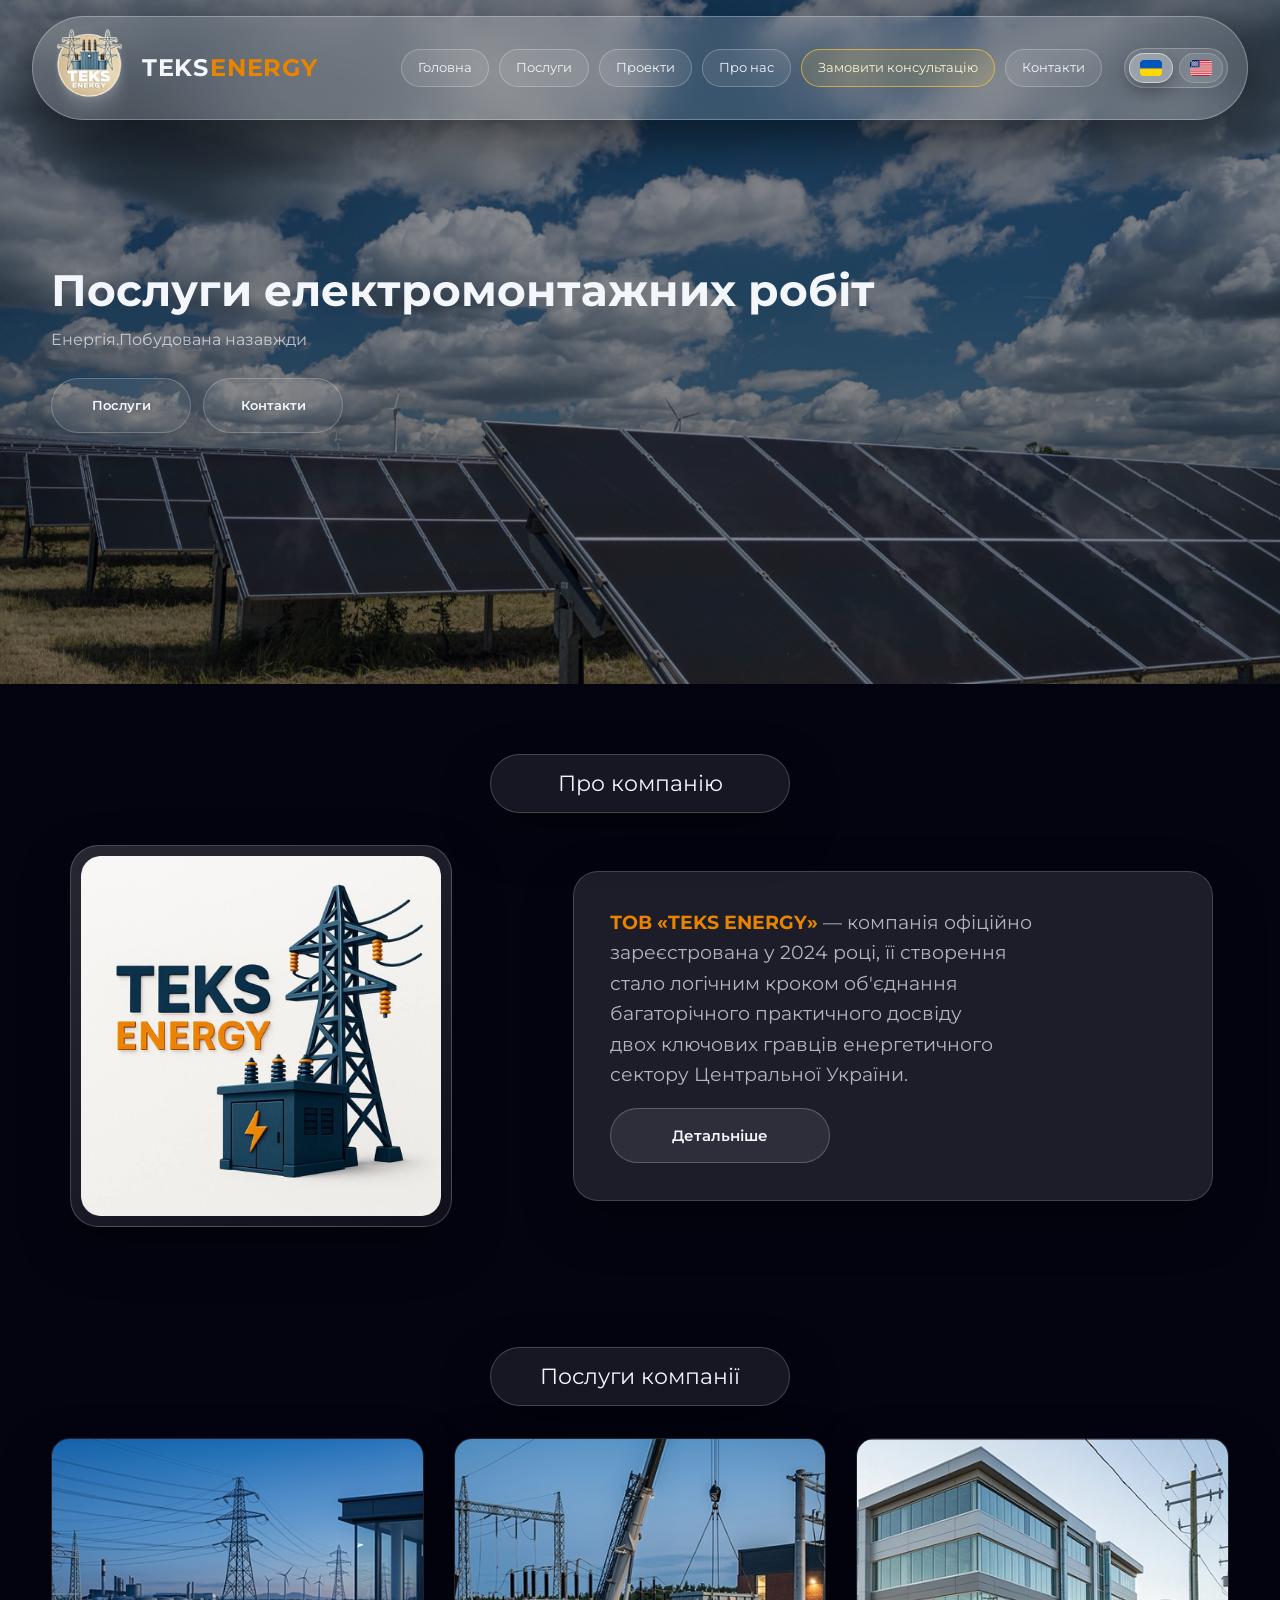
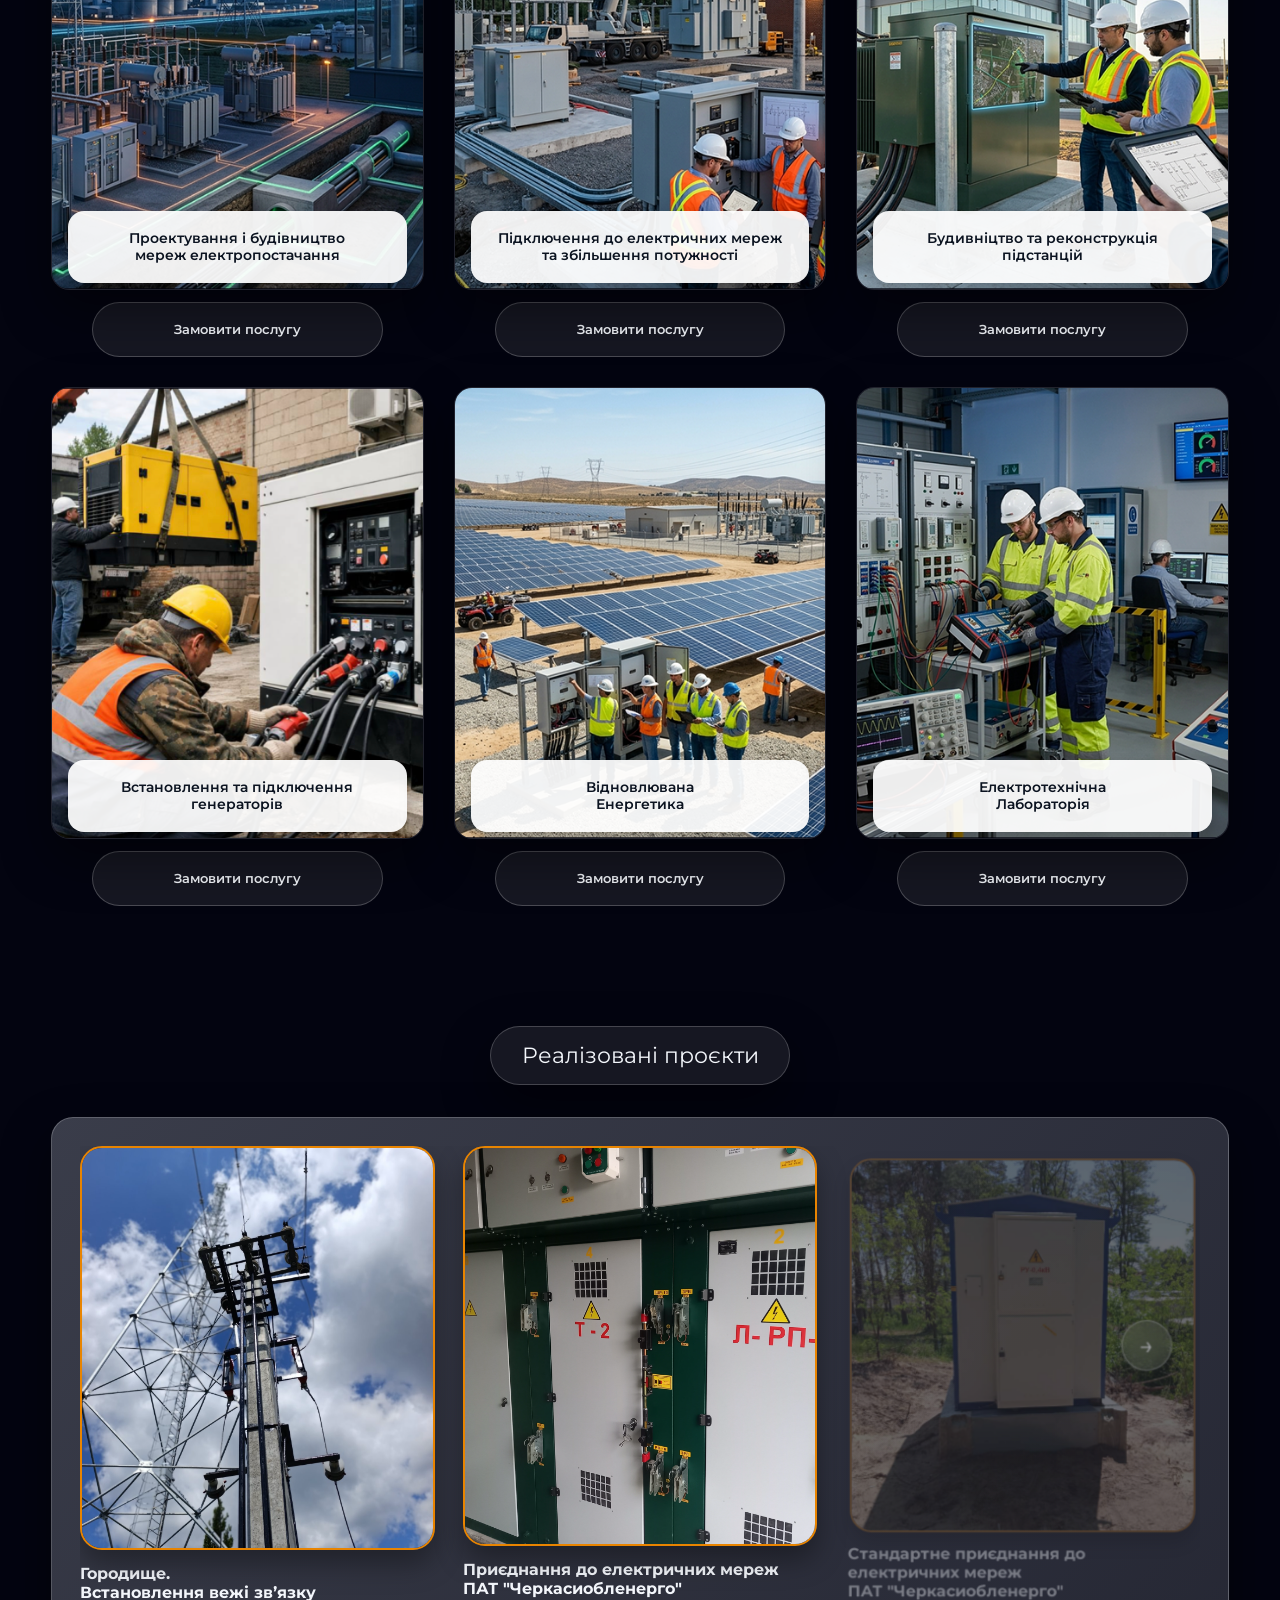
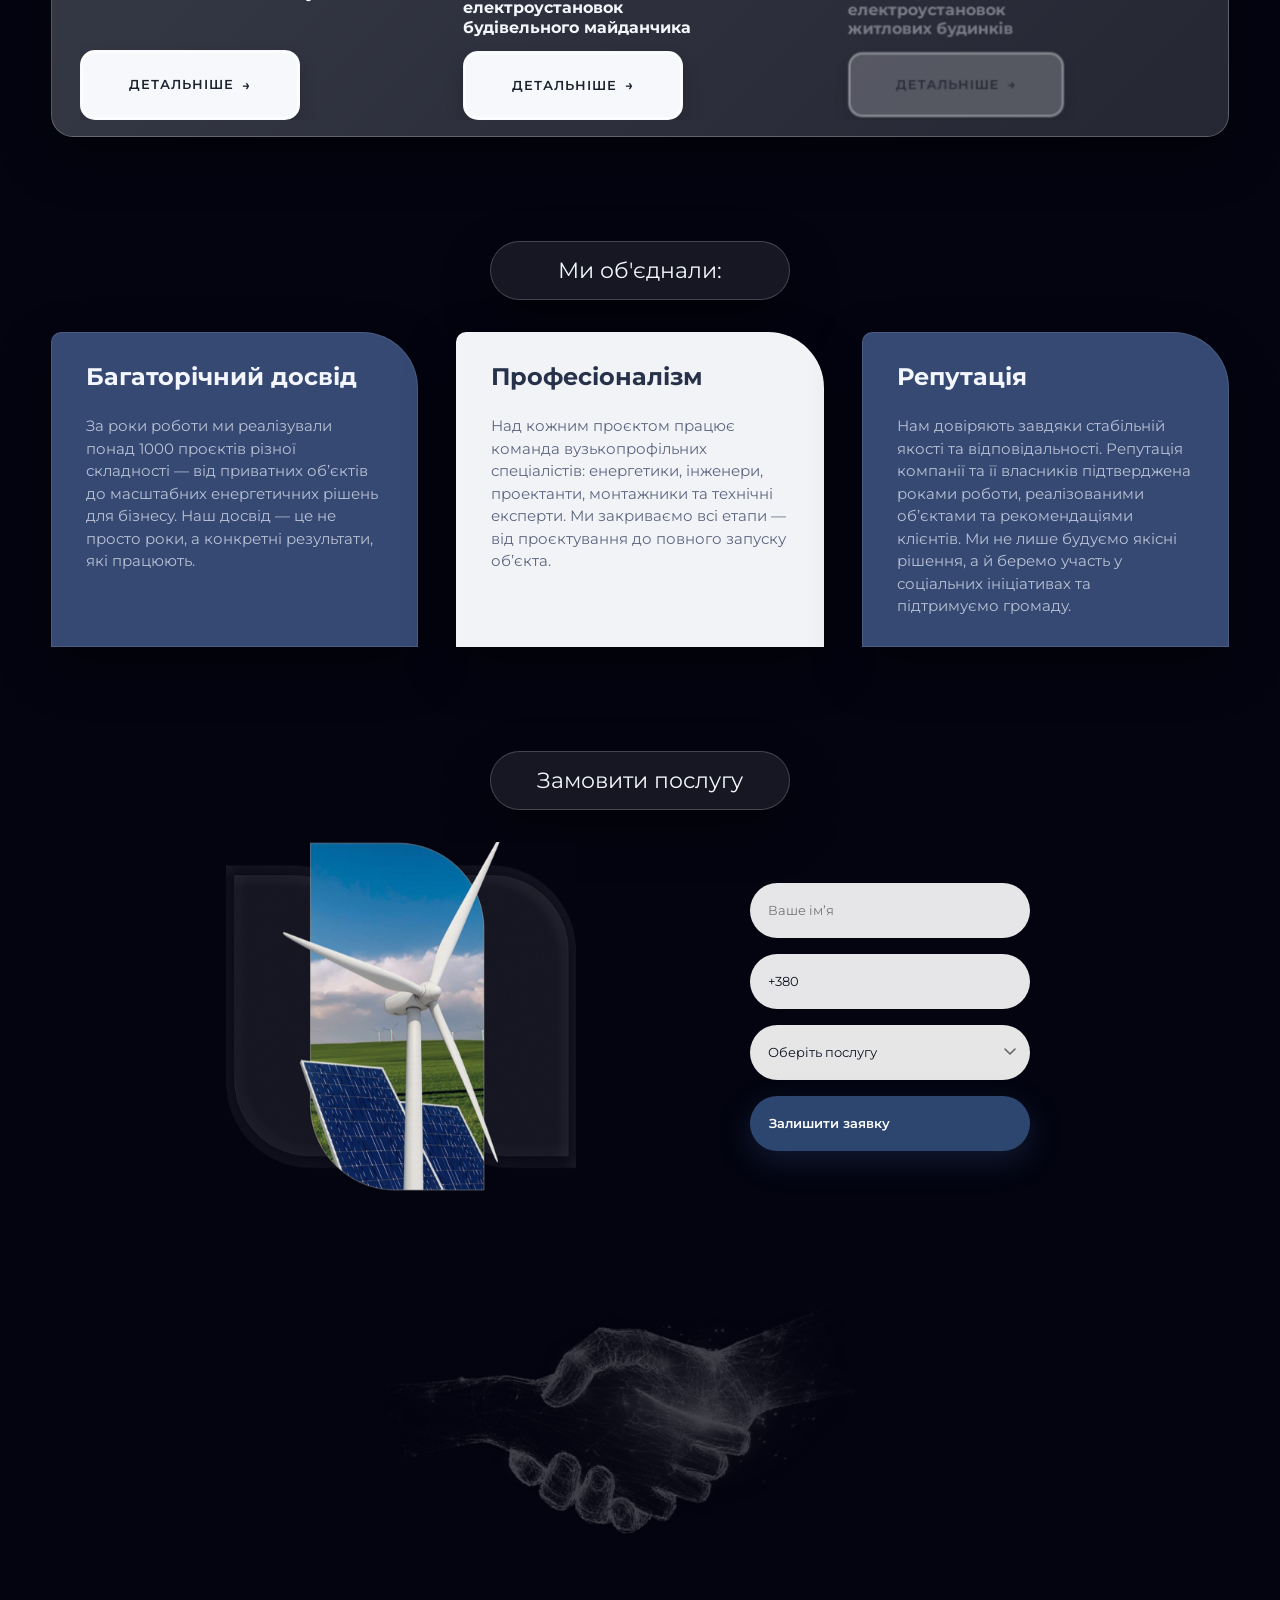
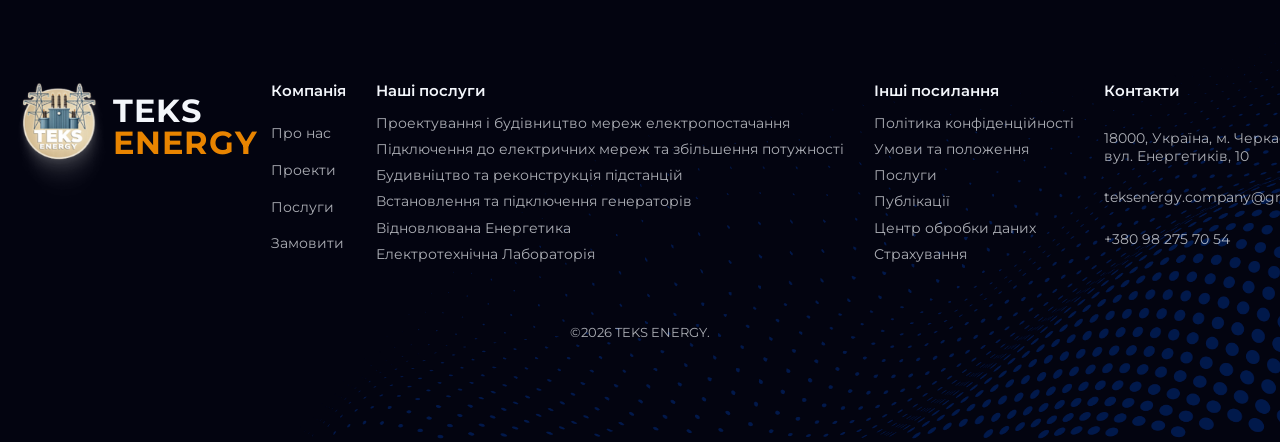
==== commit 4adb1a9d: "feat: add application deletion and fix project details display" ====
--- a/content_site/index.html
+++ b/content_site/index.html
@@ -7,8 +7,8 @@
   <link rel="preconnect" href="https://fonts.googleapis.com" />
   <link rel="preconnect" href="https://fonts.gstatic.com" crossorigin />
   <link href="https://fonts.googleapis.com/css2?family=Montserrat:wght@300;400;500;600;700;800&display=swap" rel="stylesheet" />
-  <link rel="stylesheet" href="styil.css" />
-  <script src="from.js" defer></script>
+  <link rel="stylesheet" href="./styil.css" />
+  <script src="./from.js" defer></script>
 </head>
 <body>
   <div class="page-glow"></div>
@@ -19,7 +19,7 @@
         <div class="header-inner">
           <div class="logo">
             <div class="logo-badge">
-              <img src="img/logo-clean.png" alt="TEKS ENERGY" />
+              <img src="./img/logo-clean.png" alt="TEKS ENERGY" />
             </div>
             <div class="logo-text">
               <span class="logo-main">TEKS</span>
@@ -30,18 +30,18 @@
           <nav class="nav">
             <a class="nav-pill" href="#" data-i18n="nav_home">Головна</a>
             <a class="nav-pill" href="#services" data-i18n="nav_services">Послуги</a>
-            <a class="nav-pill" href="projects.html" data-i18n="nav_projects">Проекти</a>
-            <a class="nav-pill" href="about.html" data-i18n="nav_about">Про нас</a>
+            <a class="nav-pill" href="./projects.html" data-i18n="nav_projects">Проекти</a>
+            <a class="nav-pill" href="./about.html" data-i18n="nav_about">Про нас</a>
             <a class="nav-pill nav-accent" href="#cta" data-i18n="nav_consult">Замовити консультацію</a>
-            <a class="nav-pill" href="contacts.html" data-i18n="nav_contacts">Контакти</a>
+            <a class="nav-pill" href="./contacts.html" data-i18n="nav_contacts">Контакти</a>
           </nav>
 
           <div class="lang">
             <button class="lang-pill is-active" type="button" data-lang="ua" aria-label="Українська">
-              <img src="img/flag-ua.png" alt="Українська" />
+              <img src="./img/flag-ua.png" alt="Українська" />
             </button>
             <button class="lang-pill" type="button" data-lang="en" aria-label="English">
-              <img src="img/flag-us.png" alt="English" />
+              <img src="./img/flag-us.png" alt="English" />
             </button>
           </div>
         </div>
@@ -57,7 +57,7 @@
         <p data-i18n="hero_sub">Енергія.Побудована назавжди</p>
         <div class="hero-actions">
           <a class="btn btn-outline" href="#services" data-i18n="hero_btn_services">Послуги</a>
-          <a class="btn btn-outline" href="contacts.html" data-i18n="hero_btn_contacts">Контакти</a>
+          <a class="btn btn-outline" href="./contacts.html" data-i18n="hero_btn_contacts">Контакти</a>
         </div>
       </div>
     </div>
@@ -68,7 +68,7 @@
       <div class="section-label" data-i18n="section_about">Про компанію</div>
       <div class="about-grid">
       <div class="about-logo">
-        <img src="img/about-logo.png" alt="Про компанію" />
+        <img src="./img/about-logo.png" alt="Про компанію" />
       </div>
         <div class="about-card">
           <p data-i18n="about_text">
@@ -79,7 +79,7 @@
             двох ключових гравців енергетичного<br />
             сектору Центральної України.
           </p>
-          <a class="btn btn-outline" href="about.html" data-i18n="more_btn">Детальніше</a>
+          <a class="btn btn-outline" href="./about.html" data-i18n="more_btn">Детальніше</a>
         </div>
       </div>
     </div>
@@ -91,45 +91,45 @@
       <div class="services-grid">
         <article class="service-card">
           <div class="service-media">
-            <img src="img/service-1.png" alt="Проектування і будівництво мереж електропостачання" />
+            <img src="./img/service-1.png" alt="Проектування і будівництво мереж електропостачання" />
             <div class="service-label" data-i18n="service_1">Проектування і будівництво<br />мереж електропостачання</div>
           </div>
-          <a class="btn btn-outline service-btn" href="project-svitoch.html" data-i18n="order_service">Замовити послугу</a>
-        </article>
-        <article class="service-card">
-          <div class="service-media">
-            <img src="img/service-2.png" alt="Підключення до електричних мереж та збільшення потужності" />
+          <a class="btn btn-outline service-btn" href="./project-svitoch.html" data-i18n="order_service">Замовити послугу</a>
+        </article>
+        <article class="service-card">
+          <div class="service-media">
+            <img src="./img/service-2.png" alt="Підключення до електричних мереж та збільшення потужності" />
             <div class="service-label" data-i18n="service_2">Підключення до електричних мереж<br />та збільшення потужності</div>
           </div>
-          <a class="btn btn-outline service-btn" href="service-connection.html" data-i18n="order_service">Замовити послугу</a>
-        </article>
-        <article class="service-card">
-          <div class="service-media">
-            <img src="img/service-3.png" alt="Будівництво та реконструкція підстанцій" />
+          <a class="btn btn-outline service-btn" href="./service-connection.html" data-i18n="order_service">Замовити послугу</a>
+        </article>
+        <article class="service-card">
+          <div class="service-media">
+            <img src="./img/service-3.png" alt="Будівництво та реконструкція підстанцій" />
             <div class="service-label" data-i18n="service_3">Будивніцтво та реконструкція<br />підстанцій</div>
           </div>
-          <a class="btn btn-outline service-btn" href="service-substations.html" data-i18n="order_service">Замовити послугу</a>
-        </article>
-        <article class="service-card">
-          <div class="service-media">
-            <img src="img/service-4.png" alt="Встановлення та підключення генераторів" />
+          <a class="btn btn-outline service-btn" href="./service-substations.html" data-i18n="order_service">Замовити послугу</a>
+        </article>
+        <article class="service-card">
+          <div class="service-media">
+            <img src="./img/service-4.png" alt="Встановлення та підключення генераторів" />
             <div class="service-label" data-i18n="service_4">Встановлення та підключення<br />генераторів</div>
           </div>
-          <a class="btn btn-outline service-btn" href="service-generators.html" data-i18n="order_service">Замовити послугу</a>
-        </article>
-        <article class="service-card">
-          <div class="service-media">
-            <img src="img/service-5.png" alt="Відновлювана Енергетика" />
+          <a class="btn btn-outline service-btn" href="./service-generators.html" data-i18n="order_service">Замовити послугу</a>
+        </article>
+        <article class="service-card">
+          <div class="service-media">
+            <img src="./img/service-5.png" alt="Відновлювана Енергетика" />
             <div class="service-label" data-i18n="service_5">Відновлювана<br />Енергетика</div>
           </div>
-          <a class="btn btn-outline service-btn" href="service-renewable.html" data-i18n="order_service">Замовити послугу</a>
-        </article>
-        <article class="service-card">
-          <div class="service-media">
-            <img src="img/service-6.png" alt="Електротехнічна Лабораторія" />
+          <a class="btn btn-outline service-btn" href="./service-renewable.html" data-i18n="order_service">Замовити послугу</a>
+        </article>
+        <article class="service-card">
+          <div class="service-media">
+            <img src="./img/service-6.png" alt="Електротехнічна Лабораторія" />
             <div class="service-label" data-i18n="service_6">Електротехнічна<br />Лабораторія</div>
           </div>
-          <a class="btn btn-outline service-btn" href="service-laboratory.html" data-i18n="order_service">Замовити послугу</a>
+          <a class="btn btn-outline service-btn" href="./service-laboratory.html" data-i18n="order_service">Замовити послугу</a>
         </article>
       </div>
     </div>
@@ -143,33 +143,53 @@
           <div class="projects-track">
             <article class="project-card">
               <div class="project-media">
-                <img src="img/case-1.png" alt="Проєкт" />
-                <button class="project-next-btn" type="button" aria-label="Наступний проєкт">
-                  <span aria-hidden="true">→</span>
-                </button>
-              </div>
-              <h3 data-i18n="project_title">Приєднання<br />когенераційних<br />установок</h3>
-              <button class="btn btn-project" data-i18n="more_btn">Детальніше</button>
-            </article>
-            <article class="project-card">
-              <div class="project-media">
-                <img src="img/case-2.png" alt="Проєкт" />
-                <button class="project-next-btn" type="button" aria-label="Наступний проєкт">
-                  <span aria-hidden="true">→</span>
-                </button>
-              </div>
-              <h3 data-i18n="project_title">Приєднання<br />когенераційних<br />установок</h3>
-              <button class="btn btn-project" data-i18n="more_btn">Детальніше</button>
-            </article>
-            <article class="project-card">
-              <div class="project-media">
-                <img src="img/case-3.png" alt="Проєкт" />
-                <button class="project-next-btn" type="button" aria-label="Наступний проєкт">
-                  <span aria-hidden="true">→</span>
-                </button>
-              </div>
-              <h3 data-i18n="project_title">Приєднання<br />когенераційних<br />установок</h3>
-              <button class="btn btn-project" data-i18n="more_btn">Детальніше</button>
+                <img src="./img/home-project-1.png" alt="Городище. Встановлення вежі звʼязку" />
+                <button class="project-next-btn" type="button" aria-label="Наступний проєкт">
+                  <span aria-hidden="true">→</span>
+                </button>
+              </div>
+              <h3 data-i18n="home_project_1_title">Городище.<br />Встановлення вежі звʼязку</h3>
+              <a class="btn btn-project" href="./projects.html" data-i18n="more_btn">Детальніше</a>
+            </article>
+            <article class="project-card">
+              <div class="project-media">
+                <img src="./img/home-project-2.png" alt="Приєднання до електричних мереж ПАТ Черкасиобленерго електроустановок будівельного майданчика" />
+                <button class="project-next-btn" type="button" aria-label="Наступний проєкт">
+                  <span aria-hidden="true">→</span>
+                </button>
+              </div>
+              <h3 data-i18n="home_project_2_title">Приєднання до електричних мереж<br />ПАТ "Черкасиобленерго" електроустановок<br />будівельного майданчика</h3>
+              <a class="btn btn-project" href="./projects.html" data-i18n="more_btn">Детальніше</a>
+            </article>
+            <article class="project-card">
+              <div class="project-media">
+                <img src="./img/home-project-3.png" alt="Стандартне приєднання до електричних мереж ПАТ Черкасиобленерго електроустановок житлових будинків" />
+                <button class="project-next-btn" type="button" aria-label="Наступний проєкт">
+                  <span aria-hidden="true">→</span>
+                </button>
+              </div>
+              <h3 data-i18n="home_project_3_title">Стандартне приєднання до електричних мереж<br />ПАТ "Черкасиобленерго" електроустановок<br />житлових будинків</h3>
+              <a class="btn btn-project" href="./projects.html" data-i18n="more_btn">Детальніше</a>
+            </article>
+            <article class="project-card">
+              <div class="project-media">
+                <img src="./img/home-project-4.png" alt="Приєднання до електричних мереж ПАТ Черкасиобленерго нежитлового приміщення заклад громадського харчування" />
+                <button class="project-next-btn" type="button" aria-label="Наступний проєкт">
+                  <span aria-hidden="true">→</span>
+                </button>
+              </div>
+              <h3 data-i18n="home_project_4_title">Приєднання до електричних мереж<br />ПАТ "Черкасиобленерго" нежитлового приміщення<br />(заклад громадського харчування)</h3>
+              <a class="btn btn-project" href="./projects.html" data-i18n="more_btn">Детальніше</a>
+            </article>
+            <article class="project-card">
+              <div class="project-media">
+                <img src="./img/home-project-5.png" alt="Реконструкція повітряної лінії 0,4 кВ від ТП-124 Л-1, Л-3 з улаштуванням розвантажувальних ТП 10 0,4 кВ" />
+                <button class="project-next-btn" type="button" aria-label="Наступний проєкт">
+                  <span aria-hidden="true">→</span>
+                </button>
+              </div>
+              <h3 data-i18n="home_project_5_title">Реконструкція повітряної лінії 0,4 кВ<br />від ТП-124 Л-1, Л-3 з улаштуванням<br />розвантажувальних ТП 10/0,4 кВ</h3>
+              <a class="btn btn-project" href="./projects.html" data-i18n="more_btn">Детальніше</a>
             </article>
           </div>
         </div>
@@ -227,7 +247,7 @@
         </form>
       </div>
       <div class="cta-hands">
-        <img src="img/hands.png" alt="Рукостискання" />
+        <img src="./img/hands.png" alt="Рукостискання" />
       </div>
     </div>
   </section>
@@ -237,7 +257,7 @@
       <div class="footer-col footer-brand">
         <div class="logo">
           <div class="logo-badge">
-            <img src="img/logo-clean.png" alt="TEKS ENERGY" />
+            <img src="./img/logo-clean.png" alt="TEKS ENERGY" />
           </div>
           <div class="logo-text">
             <span class="logo-main">TEKS</span>
@@ -248,8 +268,8 @@
       <div class="footer-columns">
         <div class="footer-col">
           <h4 data-i18n="footer_company">Компанія</h4>
-          <a href="about.html" data-i18n="nav_about">Про нас</a>
-          <a href="projects.html" data-i18n="nav_projects">Проєкти</a>
+          <a href="./about.html" data-i18n="nav_about">Про нас</a>
+          <a href="./projects.html" data-i18n="nav_projects">Проєкти</a>
           <a href="#services" data-i18n="nav_services">Послуги</a>
           <a href="#cta" data-i18n="footer_order">Замовити</a>
         </div>
@@ -279,7 +299,7 @@
         </div>
       </div>
     </div>
-    <img class="footer-dots" src="img/footer-dots.png" alt="" />
+    <img class="footer-dots" src="./img/footer-dots.png" alt="" />
     <div class="footer-copy" data-i18n="footer_copy">©2026 TEKS ENERGY.</div>
   </footer>
 </body>
--- a/content_site/styil.css
+++ b/content_site/styil.css
@@ -277,7 +277,7 @@
 .hero-bg {
   position: absolute;
   inset: 0;
-  background-image: url("img/hero-base.png");
+  background-image: url("./img/hero-base.png");
   background-size: cover;
   background-position: center;
   filter: none;
@@ -291,7 +291,7 @@
   content: "";
   position: absolute;
   inset: 0;
-  background: url("img/hero-overlay.png") center/cover no-repeat;
+  background: url("./img/hero-overlay.png") center/cover no-repeat;
   opacity: 0.3;
 }
 
@@ -841,7 +841,7 @@
   height: 350px;
   border-radius: 0;
   background-color: #030410;
-  background-image: url("img/cta.png");
+  background-image: url("./img/cta.png");
   background-size: cover;
   background-position: center;
   background-repeat: no-repeat;
@@ -1066,12 +1066,21 @@
   align-items: start;
 }
 
+.about-page .power-left {
+  position: relative;
+  z-index: 2;
+  min-width: 0;
+  margin-right: -160px;
+  margin-top: 12px;
+}
+
 .about-page .power-left h2 {
-  font-size: 32px;
+  font-size: 28px;
   margin-bottom: 20px;
 }
 
 .about-page .power-left p {
+  max-width: 620px;
   color: var(--muted);
   margin-bottom: 16px;
 }
@@ -1086,6 +1095,8 @@
 }
 
 .about-page .power-right {
+  position: relative;
+  z-index: 1;
   display: flex;
   flex-direction: column;
   align-items: flex-start;
@@ -1098,7 +1109,7 @@
   max-width: none;
   align-self: flex-end;
   margin-top: -70px;
-  margin-right: -120px;
+  margin-right: -175px;
   filter: drop-shadow(0 20px 30px rgba(0, 0, 0, 0.45));
 }
 
@@ -2666,6 +2677,14 @@
     grid-template-columns: 1fr;
   }
 
+  .project-detail--substations .project-detail__hero,
+  .project-detail--generators .project-detail__hero,
+  .project-detail--renewable .project-detail__hero,
+  .project-detail--laboratory .project-detail__hero {
+    grid-template-columns: 1fr;
+    gap: 28px;
+  }
+
   .project-detail__visual {
     max-width: 460px;
     margin: 0 auto;
@@ -2684,37 +2703,22 @@
     max-width: 100%;
   }
 
-  .project-detail--service-1 .project-detail__badge--soft {
+  .project-detail--service-1 .project-detail__badge--soft,
+  .project-detail--service-2 .project-detail__badge--soft,
+  .project-detail--substations .project-detail__badge--soft,
+  .project-detail--generators .project-detail__badge--soft,
+  .project-detail--renewable .project-detail__badge--soft,
+  .project-detail--laboratory .project-detail__badge--soft {
     min-width: 0;
     width: 100%;
     white-space: normal;
   }
 
-  .project-detail--service-1 .project-detail__description {
-    min-height: auto;
-    margin-top: 26px;
-  }
-
-  .project-detail--service-2 .project-detail__badge--soft {
-    min-width: 0;
-    width: 100%;
-  }
-
-  .project-detail--service-2 .project-detail__description {
-    min-height: auto;
-    margin-top: 26px;
-  }
-
-  .project-detail--substations .project-detail__description {
-    min-height: auto;
-    margin-top: 26px;
-  }
-
-  .project-detail--renewable .project-detail__description {
-    min-height: auto;
-    margin-top: 26px;
-  }
-
+  .project-detail--service-1 .project-detail__description,
+  .project-detail--service-2 .project-detail__description,
+  .project-detail--substations .project-detail__description,
+  .project-detail--generators .project-detail__description,
+  .project-detail--renewable .project-detail__description,
   .project-detail--laboratory .project-detail__description {
     min-height: auto;
     margin-top: 26px;
@@ -2725,6 +2729,17 @@
     margin-left: 0;
   }
 
+  .project-detail--service-2 .project-detail__features,
+  .project-detail--substations .project-detail__features,
+  .project-detail--generators .project-detail__features,
+  .project-detail--renewable .project-detail__features,
+  .project-detail--laboratory .project-detail__features {
+    grid-template-columns: 1fr;
+    margin-left: 0;
+    max-width: none;
+    padding-left: 0;
+  }
+
   .project-detail--compact .project-detail__badges {
     flex-wrap: wrap;
     justify-content: center;
@@ -2748,26 +2763,9 @@
     margin-left: 0;
   }
 
-  .project-detail--substations .project-detail__features {
-    max-width: none;
-    padding-left: 0;
-  }
-
-  .project-detail--generators .project-detail__features {
-    max-width: none;
-    padding-left: 0;
-  }
-
-  .project-detail--renewable .project-detail__features {
-    margin: 10px 0 0;
-    max-width: none;
-    padding-left: 0;
-  }
-
+  .project-detail--renewable .project-detail__features,
   .project-detail--laboratory .project-detail__features {
     margin: 10px 0 0;
-    max-width: none;
-    padding-left: 0;
   }
 
   .about-page .power-grid {
@@ -3457,6 +3455,19 @@
     font-size: 16px;
   }
 
+  .project-detail--service-2 .project-detail__badge,
+  .project-detail--substations .project-detail__badge,
+  .project-detail--generators .project-detail__badge,
+  .project-detail--renewable .project-detail__badge,
+  .project-detail--laboratory .project-detail__badge {
+    width: 100%;
+    min-width: 0;
+    min-height: auto;
+    padding: 12px 16px;
+    font-size: 16px;
+    text-align: center;
+  }
+
   .project-detail--compact .project-detail__badge {
     font-size: 14px;
   }
@@ -3467,158 +3478,71 @@
     font-size: 17px;
   }
 
-  .project-detail--service-1 .project-detail__badge--soft {
+  .project-detail--service-1 .project-detail__badge--soft,
+  .project-detail--service-2 .project-detail__badge--soft,
+  .project-detail--substations .project-detail__badge--soft,
+  .project-detail--generators .project-detail__badge--soft,
+  .project-detail--renewable .project-detail__badge--soft,
+  .project-detail--laboratory .project-detail__badge--soft {
     font-size: 15px;
     padding: 14px 16px;
   }
 
-  .project-detail--service-1 .project-detail__description {
+  .project-detail--service-1 .project-detail__description,
+  .project-detail--service-2 .project-detail__description,
+  .project-detail--substations .project-detail__description,
+  .project-detail--generators .project-detail__description,
+  .project-detail--renewable .project-detail__description,
+  .project-detail--laboratory .project-detail__description {
     padding: 22px 20px;
     font-size: 14px;
     line-height: 1.55;
   }
 
-  .project-detail--service-1 .detail-feature {
-    min-height: 132px;
-    grid-template-columns: 60px minmax(0, 1fr);
-    padding: 18px 18px;
-  }
-
-  .project-detail--service-1 .detail-feature__num {
-    font-size: 40px;
-  }
-
-  .project-detail--service-1 .detail-feature p {
-    font-size: 13px;
-    line-height: 1.4;
-  }
-
-  .project-detail--service-2 .project-detail__badge--soft {
-    font-size: 15px;
-    padding: 14px 16px;
-  }
-
-  .project-detail--service-2 .project-detail__description {
-    padding: 22px 20px;
-    font-size: 14px;
-    line-height: 1.55;
-  }
-
-  .project-detail--service-2 .detail-feature {
-    min-height: 132px;
-    grid-template-columns: 60px minmax(0, 1fr);
-    padding: 18px 18px;
-  }
-
-  .project-detail--service-2 .detail-feature__num {
-    font-size: 40px;
-  }
-
-  .project-detail--service-2 .detail-feature p {
-    font-size: 13px;
-    line-height: 1.4;
-  }
-
-  .project-detail--substations .project-detail__description {
-    padding: 22px 20px;
-    font-size: 14px;
-    line-height: 1.55;
-  }
-
-  .project-detail--substations .detail-feature {
-    min-height: 132px;
-    grid-template-columns: 60px minmax(0, 1fr);
-    padding: 18px 18px;
-  }
-
-  .project-detail--substations .detail-feature__num {
-    font-size: 40px;
-  }
-
-  .project-detail--substations .detail-feature p {
-    font-size: 13px;
-    line-height: 1.4;
-  }
-
-  .project-detail--compact .project-detail__description {
-    font-size: 14px;
-    padding: 22px 20px;
-  }
-
-  .project-detail--substations .project-detail__badge {
-    width: 100%;
-    min-width: 0;
-  }
-
-  .project-detail--substations .project-detail__badge--soft {
-    white-space: normal;
-  }
-
-  .project-detail--generators .project-detail__badge {
-    width: 100%;
-    min-width: 0;
-  }
-
-  .project-detail--renewable .project-detail__badge {
-    width: 100%;
-    min-width: 0;
-  }
-
-  .project-detail--laboratory .project-detail__badge {
-    width: 100%;
-    min-width: 0;
-  }
-
-  .project-detail--substations .project-detail__description {
-    max-width: 100%;
-  }
-
-  .project-detail--generators .project-detail__description {
-    max-width: 100%;
-  }
-
-  .project-detail--renewable .project-detail__description {
-    max-width: 100%;
-    padding: 22px 20px;
-    font-size: 14px;
-    line-height: 1.55;
-  }
-
-  .project-detail--laboratory .project-detail__description {
-    max-width: 100%;
-    padding: 22px 20px;
-    font-size: 14px;
-    line-height: 1.55;
-  }
-
-  .project-detail--renewable .detail-feature {
-    min-height: 132px;
-    grid-template-columns: 60px minmax(0, 1fr);
-    padding: 18px 18px;
-  }
-
+  .project-detail--service-1 .detail-feature,
+  .project-detail--service-2 .detail-feature,
+  .project-detail--substations .detail-feature,
+  .project-detail--generators .detail-feature,
+  .project-detail--renewable .detail-feature,
   .project-detail--laboratory .detail-feature {
     min-height: 132px;
     grid-template-columns: 60px minmax(0, 1fr);
     padding: 18px 18px;
   }
 
-  .project-detail--renewable .detail-feature__num {
-    font-size: 40px;
-  }
-
+  .project-detail--service-1 .detail-feature__num,
+  .project-detail--service-2 .detail-feature__num,
+  .project-detail--substations .detail-feature__num,
+  .project-detail--generators .detail-feature__num,
+  .project-detail--renewable .detail-feature__num,
   .project-detail--laboratory .detail-feature__num {
     font-size: 40px;
   }
 
-  .project-detail--renewable .detail-feature p {
-    font-size: 13px;
-    line-height: 1.4;
-  }
-
+  .project-detail--service-1 .detail-feature p,
+  .project-detail--service-2 .detail-feature p,
+  .project-detail--substations .detail-feature p,
+  .project-detail--generators .detail-feature p,
+  .project-detail--renewable .detail-feature p,
   .project-detail--laboratory .detail-feature p {
     font-size: 13px;
     line-height: 1.4;
+  }
+
+  .project-detail--compact .project-detail__description {
+    font-size: 14px;
+    padding: 22px 20px;
+  }
+
+  .project-detail--substations .project-detail__badge--soft {
+    white-space: normal;
+  }
+
+  .project-detail--substations .project-detail__description,
+  .project-detail--generators .project-detail__description,
+  .project-detail--renewable .project-detail__description,
+  .project-detail--laboratory .project-detail__description {
+    max-width: 100%;
   }
 
   .detail-feature {
